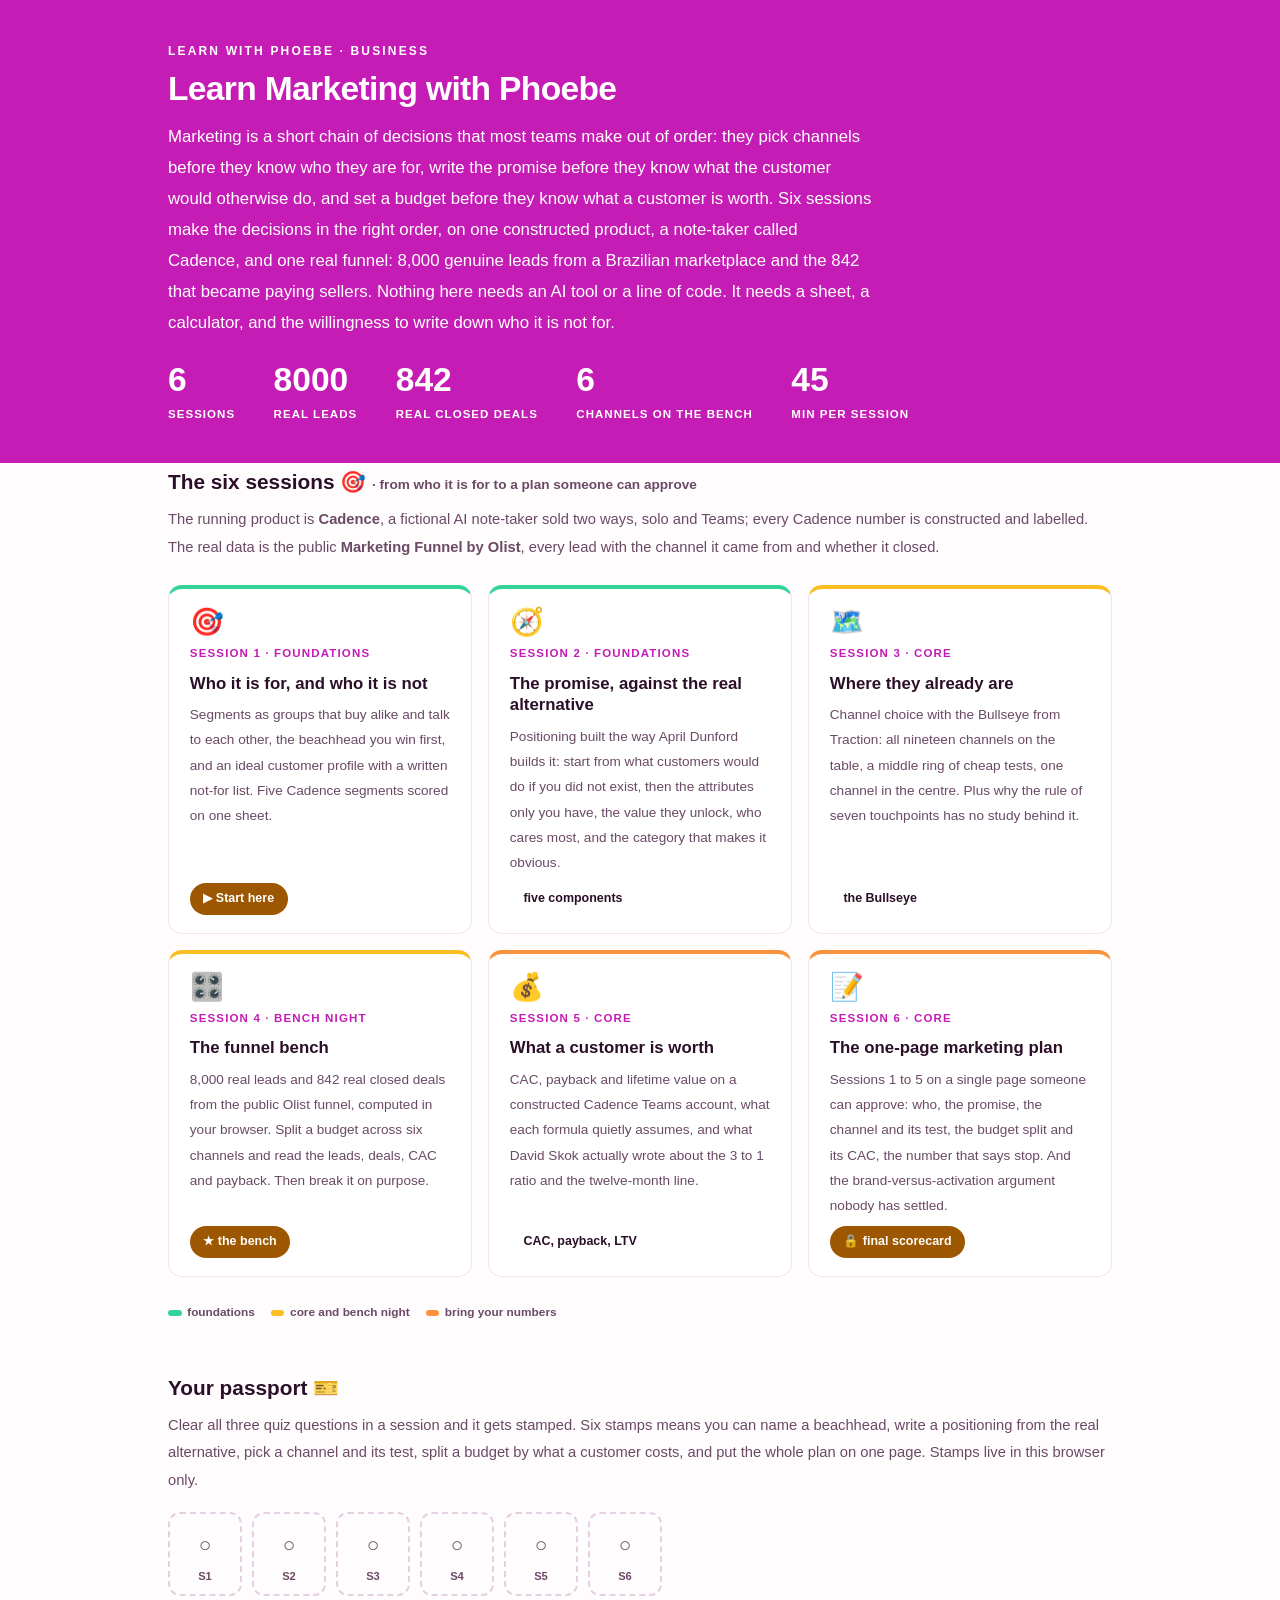
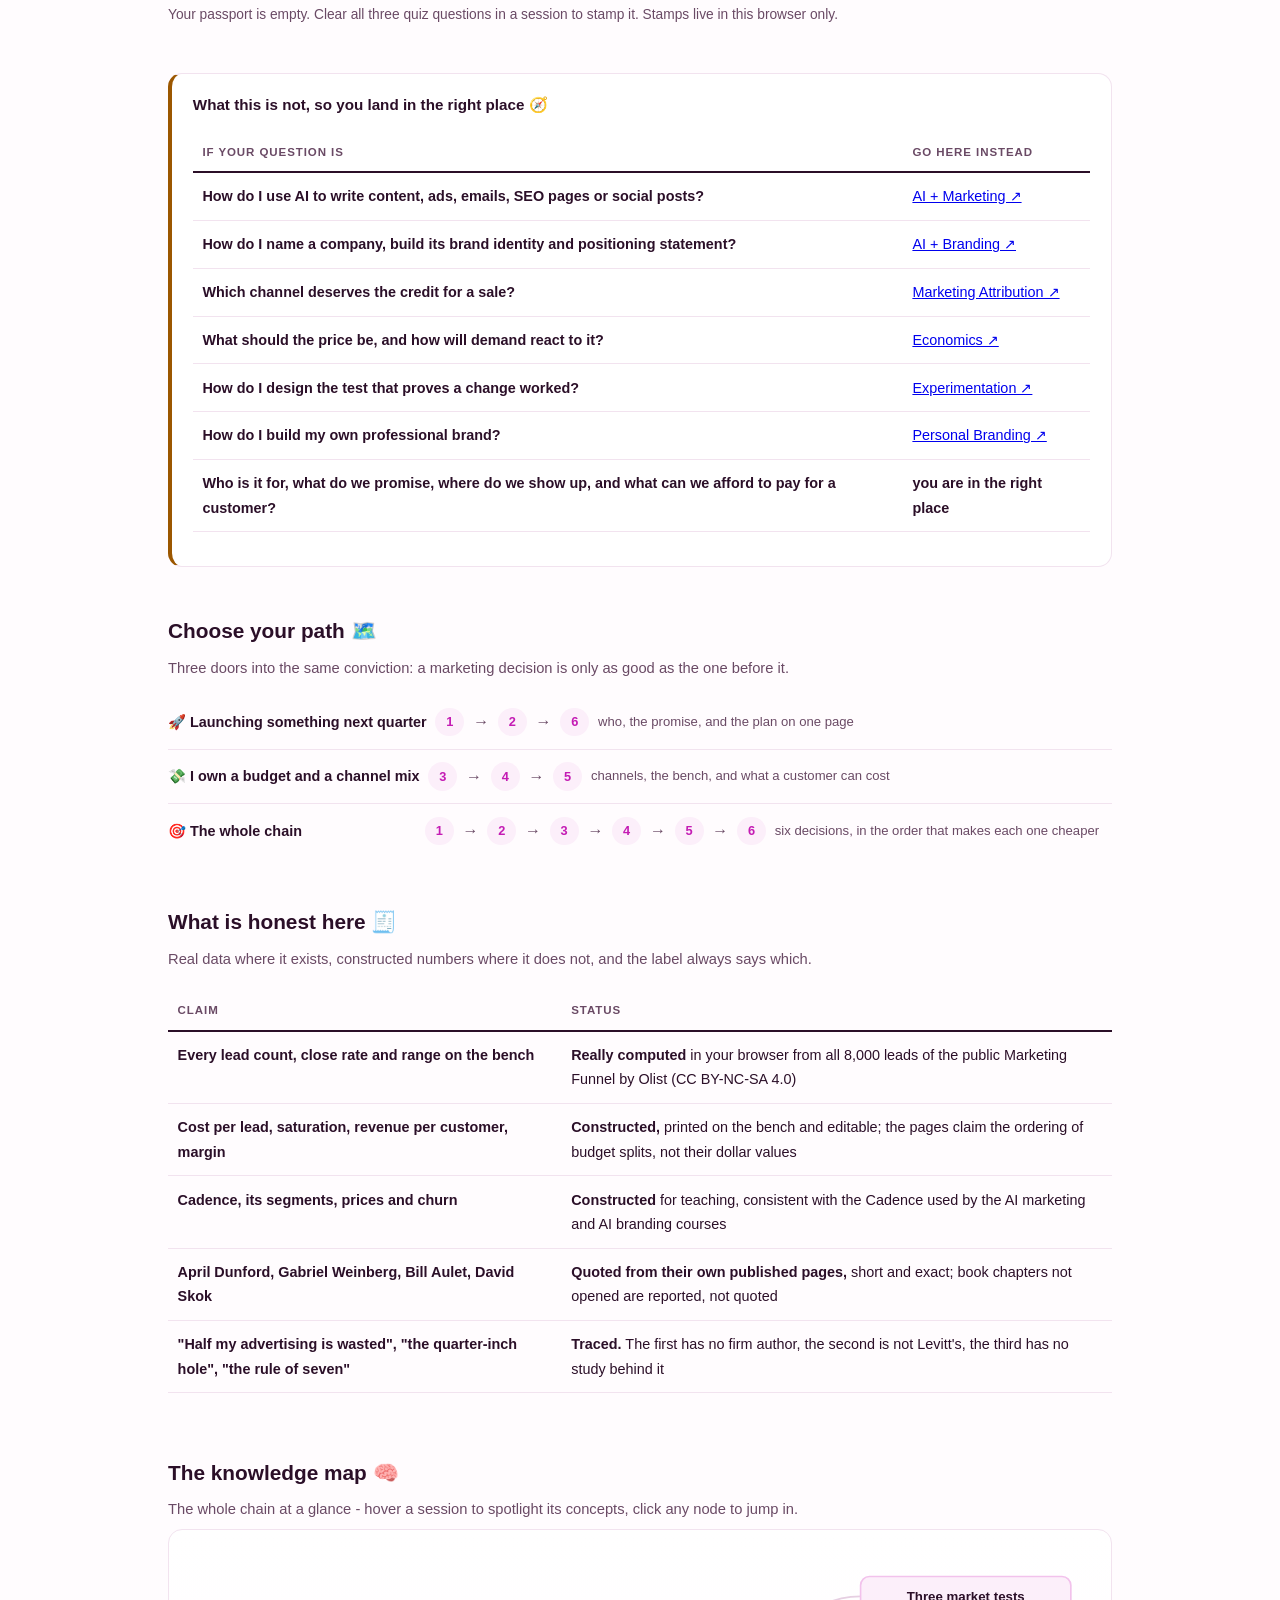
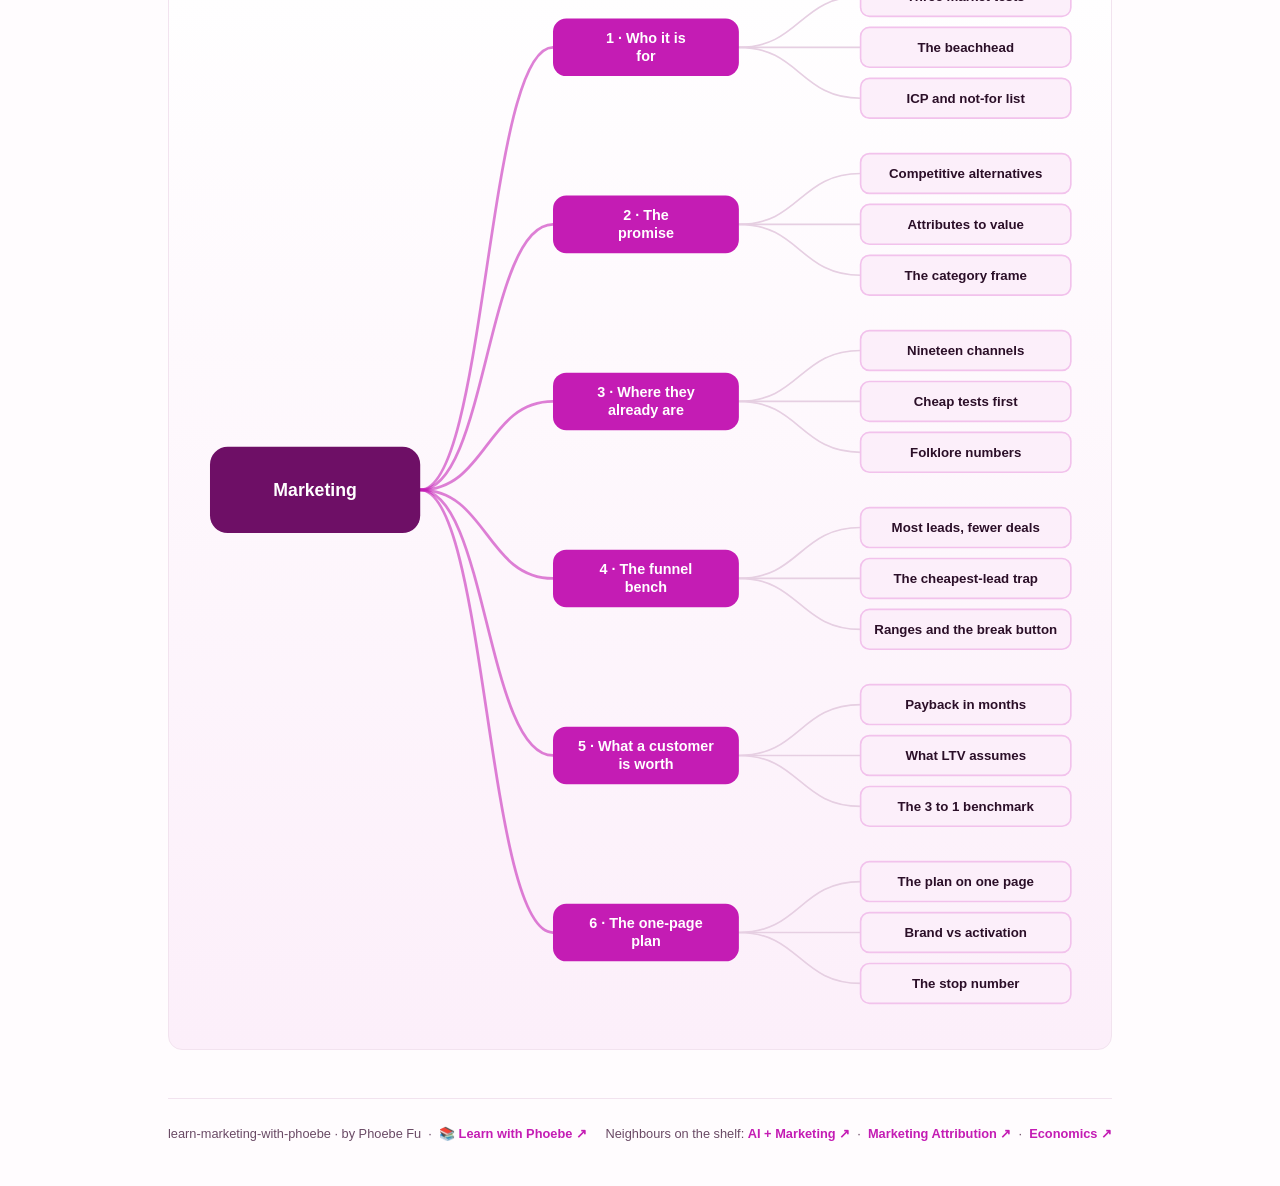
==== index.html @ 66e4e5a3 "Marketing - six sessions and a real funnel bench Fundamentals and decisions on the fictional Cadence" ====
<!DOCTYPE html>
<html lang="en">
<head>
<meta charset="UTF-8">
<meta name="viewport" content="width=device-width, initial-scale=1.0">
<!-- social:start -->
<meta name="description" content="Six sessions on marketing fundamentals as decisions: who the product is for, the promise against the real alternative, the channel where customers already are, a budget bench on 8,000 real leads, what a customer is worth, and the plan on one page. Free, by Phoebe Fu.">
<meta property="og:type" content="website">
<meta property="og:site_name" content="Learn with Phoebe">
<meta property="og:title" content="Learn Marketing with Phoebe">
<meta property="og:description" content="Who it is for, what you promise, where they already are, what they cost and what they are worth. Six decisions, one real funnel of 8,000 leads.">
<meta property="og:url" content="https://phoebefu6.github.io/learn-marketing-with-phoebe/">
<meta property="og:image" content="https://phoebefu6.github.io/learn-marketing-with-phoebe/assets/og-cover.png">
<meta property="og:image:width" content="1200">
<meta property="og:image:height" content="630">
<meta name="twitter:card" content="summary_large_image">
<meta name="twitter:title" content="Learn Marketing with Phoebe">
<meta name="twitter:description" content="Marketing fundamentals as six decisions, with a budget bench on 8,000 real leads computed in your browser.">
<meta name="twitter:image" content="https://phoebefu6.github.io/learn-marketing-with-phoebe/assets/og-cover.png">
<!-- social:end -->
<title>Learn Marketing with Phoebe</title>
<link rel="stylesheet" href="assets/style.css?v=3">
<style>

  .stats-row { display: flex; gap: 2.4rem; margin-top: 1.5rem; flex-wrap: wrap; }
  .stat b { display: block; font-size: 2.1rem; font-weight: 800; line-height: 1.05; font-variant-numeric: tabular-nums; }
  .stat span { font-size: .72rem; opacity: 1; text-transform: uppercase; letter-spacing: .09em; font-weight: 600; }

  .course-grid { display: grid; grid-template-columns: repeat(auto-fit, minmax(17rem, 1fr)); gap: 1rem; margin-top: 1.5rem; }
  .course-card {
    border: 1px solid var(--hairline);
    border-top: 4px solid var(--diff, var(--indigo));
    border-radius: var(--radius);
    padding: 1.2rem 1.3rem 1.1rem;
    display: flex;
    flex-direction: column;
    gap: .5rem;
    text-decoration: none;
    color: var(--ink);
    background: #fff;
    transition: box-shadow .15s ease, border-color .15s ease, transform .15s ease;
    position: relative;
  }
  .course-card:hover { border-color: var(--indigo-soft); border-top-color: var(--diff, var(--indigo)); box-shadow: 0 8px 28px rgba(var(--shadow-rgb),.16); transform: translateY(-3px); }
  .course-card .cicon { font-size: 1.7rem; line-height: 1; }
  .course-card .cnum { font-size: .72rem; font-weight: 700; color: var(--indigo); text-transform: uppercase; letter-spacing: .1em; }
  .course-card h3 { font-size: 1.05rem; font-weight: 800; line-height: 1.3; }
  .course-card p { font-size: .85rem; color: var(--muted); flex: 1; }
  .course-card .meta { display: flex; gap: .4rem; flex-wrap: wrap; }

  .diff-legend { display: flex; gap: 1rem; margin-top: 1.6rem; font-size: .74rem; color: var(--muted); font-weight: 600; flex-wrap: wrap; }
  .diff-legend i { display: inline-block; width: .85rem; height: .35rem; border-radius: 999px; margin-right: .35rem; vertical-align: middle; }

  .paths { margin-top: 2.6rem; }
  .paths h2 { font-size: 1.3rem; font-weight: 800; margin-bottom: .3rem; }
  .paths .plede { color: var(--muted); font-size: .92rem; margin-bottom: .8rem; }
  .path { display: flex; gap: .55rem; align-items: center; padding: .75rem 0; border-bottom: .5px solid var(--hairline); flex-wrap: wrap; }
  .path:last-child { border-bottom: none; }
  .path b { min-width: 15.5rem; font-size: .9rem; }
  .path .pstep { background: var(--indigo-50); color: var(--indigo); border-radius: 999px; padding: .16rem .68rem; font-weight: 700; font-size: .8rem; text-decoration: none; transition: all .12s ease; }
  .path .pstep:hover { background: var(--indigo); color: #fff; }
  .path .parr { color: var(--muted); font-weight: 700; }

  .mm-section { margin-top: 1.6rem; }
  .mm-section h2 { font-size: 1.3rem; font-weight: 800; margin-bottom: .2rem; }
  .mm-section .mm-lede { color: var(--muted); font-size: .92rem; margin-bottom: .4rem; }
  .mm-wrap { border: 1px solid var(--hairline); border-radius: var(--radius); background: linear-gradient(180deg,#fff,var(--indigo-50)); padding: .6rem; overflow-x: auto; }
  .mm-svg { width: 100%; height: auto; display: block; max-width: 60rem; margin: 0 auto; min-width: 34rem; }
  .mm-link { cursor: pointer; text-decoration: none; }
  .mm-node rect { transition: opacity .15s ease, filter .15s ease; }
  .mm-node text { pointer-events: none; }
  .mm-link:hover .mm-node rect { filter: brightness(1.06); }
  .mm-edge { transition: opacity .15s ease; }

  .not-this { border: 1px solid var(--hairline); border-left: 4px solid var(--clay); border-radius: var(--radius); background: #fff; padding: 1.1rem 1.3rem; margin-top: 1.2rem; }
  .not-this h3 { font-size: .95rem; font-weight: 800; margin-bottom: .5rem; }
</style>
</head>
<body>
<header class="masthead">
  <div class="wrap">
    <div class="eyebrow">Learn with Phoebe · Business</div>
    <h1>Learn <span class="accent">Marketing</span> with Phoebe</h1>
    <p class="sub">Marketing is a short chain of decisions that most teams make out of order: they pick channels before they know who they are for, write the promise before they know what the customer would otherwise do, and set a budget before they know what a customer is worth. Six sessions make the decisions in the right order, on one constructed product, a note-taker called Cadence, and one real funnel: 8,000 genuine leads from a Brazilian marketplace and the 842 that became paying sellers. Nothing here needs an AI tool or a line of code. It needs a sheet, a calculator, and the willingness to write down who it is not for.</p>
    <div class="stats-row">
      <div class="stat"><b data-count="6">6</b><span>sessions</span></div>
      <div class="stat"><b data-count="8000">8,000</b><span>real leads</span></div>
      <div class="stat"><b data-count="842">842</b><span>real closed deals</span></div>
      <div class="stat"><b data-count="6">6</b><span>channels on the bench</span></div>
      <div class="stat"><b data-count="45">45</b><span>min per session</span></div>
    </div>
  </div>
</header>
<main class="wrap">
  <section class="section">
    <div class="paths" style="margin-top:0">
      <h2>The six sessions 🎯 <span style="font-size:.85rem;font-weight:600;color:var(--muted)">· from who it is for to a plan someone can approve</span></h2>
      <p class="plede">The running product is <strong>Cadence</strong>, a fictional AI note-taker sold two ways, solo and Teams; every Cadence number is constructed and labelled. The real data is the public <strong>Marketing Funnel by Olist</strong>, every lead with the channel it came from and whether it closed.</p>
    </div>
    <div class="course-grid">
      <a class="course-card" href="courses/01-who-it-is-for.html" style="--diff:#34D399">
        <span class="cicon">🎯</span>
        <span class="cnum">Session 1 · foundations</span>
        <h3>Who it is for, and who it is not</h3>
        <p>Segments as groups that buy alike and talk to each other, the beachhead you win first, and an ideal customer profile with a written not-for list. Five Cadence segments scored on one sheet.</p>
        <span class="meta"><span class="pill amber">▶ Start here</span></span>
      </a>
      <a class="course-card" href="courses/02-the-promise.html" style="--diff:#34D399">
        <span class="cicon">🧭</span>
        <span class="cnum">Session 2 · foundations</span>
        <h3>The promise, against the real alternative</h3>
        <p>Positioning built the way April Dunford builds it: start from what customers would do if you did not exist, then the attributes only you have, the value they unlock, who cares most, and the category that makes it obvious.</p>
        <span class="meta"><span class="pill">five components</span></span>
      </a>
      <a class="course-card" href="courses/03-where-they-already-are.html" style="--diff:#FBBF24">
        <span class="cicon">🗺️</span>
        <span class="cnum">Session 3 · core</span>
        <h3>Where they already are</h3>
        <p>Channel choice with the Bullseye from Traction: all nineteen channels on the table, a middle ring of cheap tests, one channel in the centre. Plus why the rule of seven touchpoints has no study behind it.</p>
        <span class="meta"><span class="pill">the Bullseye</span></span>
      </a>
      <a class="course-card" href="courses/04-the-funnel-bench.html" style="--diff:#FBBF24">
        <span class="cicon">🎛️</span>
        <span class="cnum">Session 4 · bench night</span>
        <h3>The funnel bench</h3>
        <p>8,000 real leads and 842 real closed deals from the public Olist funnel, computed in your browser. Split a budget across six channels and read the leads, deals, CAC and payback. Then break it on purpose.</p>
        <span class="meta"><span class="pill amber">★ the bench</span></span>
      </a>
      <a class="course-card" href="courses/05-what-a-customer-is-worth.html" style="--diff:#FB923C">
        <span class="cicon">💰</span>
        <span class="cnum">Session 5 · core</span>
        <h3>What a customer is worth</h3>
        <p>CAC, payback and lifetime value on a constructed Cadence Teams account, what each formula quietly assumes, and what David Skok actually wrote about the 3 to 1 ratio and the twelve-month line.</p>
        <span class="meta"><span class="pill">CAC, payback, LTV</span></span>
      </a>
      <a class="course-card" href="courses/06-the-one-page-plan.html" style="--diff:#FB923C">
        <span class="cicon">📝</span>
        <span class="cnum">Session 6 · core</span>
        <h3>The one-page marketing plan</h3>
        <p>Sessions 1 to 5 on a single page someone can approve: who, the promise, the channel and its test, the budget split and its CAC, the number that says stop. And the brand-versus-activation argument nobody has settled.</p>
        <span class="meta"><span class="pill amber">🔒 final scorecard</span></span>
      </a>
    </div>
    <div class="diff-legend">
      <span><i style="background:#34D399"></i>foundations</span>
      <span><i style="background:#FBBF24"></i>core and bench night</span>
      <span><i style="background:#FB923C"></i>bring your numbers</span>
    </div>
  </section>
  <section class="section">
    <div class="paths" style="margin-top:0">
      <h2>Your passport 🎫</h2>
      <p class="plede">Clear all three quiz questions in a session and it gets stamped. Six stamps means you can name a beachhead, write a positioning from the real alternative, pick a channel and its test, split a budget by what a customer costs, and put the whole plan on one page. Stamps live in this browser only.</p>
    </div>
    <div class="pp-strip"></div>
  </section>
  <section class="section">
    <div class="not-this">
      <h3>What this is not, so you land in the right place 🧭</h3>
      <table class="clean">
        <tr><th>If your question is</th><th>Go here instead</th></tr>
        <tr><td>How do I use AI to write content, ads, emails, SEO pages or social posts?</td><td><a href="https://phoebefu6.github.io/learn-ai-marketing-with-phoebe/">AI + Marketing ↗</a></td></tr>
        <tr><td>How do I name a company, build its brand identity and positioning statement?</td><td><a href="https://phoebefu6.github.io/learn-ai-branding-with-phoebe/">AI + Branding ↗</a></td></tr>
        <tr><td>Which channel deserves the credit for a sale?</td><td><a href="https://phoebefu6.github.io/learn-marketing-attribution-with-phoebe/">Marketing Attribution ↗</a></td></tr>
        <tr><td>What should the price be, and how will demand react to it?</td><td><a href="https://phoebefu6.github.io/learn-economics-with-phoebe/">Economics ↗</a></td></tr>
        <tr><td>How do I design the test that proves a change worked?</td><td><a href="https://phoebefu6.github.io/learn-experimentation-with-phoebe/">Experimentation ↗</a></td></tr>
        <tr><td>How do I build my own professional brand?</td><td><a href="https://phoebefu6.github.io/learn-personal-branding-with-phoebe/">Personal Branding ↗</a></td></tr>
        <tr><td><strong>Who is it for, what do we promise, where do we show up, and what can we afford to pay for a customer?</strong></td><td><strong>you are in the right place</strong></td></tr>
      </table>
    </div>
  </section>
  <section class="section">
    <div class="paths">
      <h2>Choose your path 🗺️</h2>
      <p class="plede">Three doors into the same conviction: a marketing decision is only as good as the one before it.</p>
      <div class="path"><b>🚀 Launching something next quarter</b>
        <a class="pstep" href="courses/01-who-it-is-for.html">1</a><span class="parr">→</span>
        <a class="pstep" href="courses/02-the-promise.html">2</a><span class="parr">→</span>
        <a class="pstep" href="courses/06-the-one-page-plan.html">6</a>
        <span style="font-size:.82rem;color:var(--muted)">who, the promise, and the plan on one page</span>
      </div>
      <div class="path"><b>💸 I own a budget and a channel mix</b>
        <a class="pstep" href="courses/03-where-they-already-are.html">3</a><span class="parr">→</span>
        <a class="pstep" href="courses/04-the-funnel-bench.html">4</a><span class="parr">→</span>
        <a class="pstep" href="courses/05-what-a-customer-is-worth.html">5</a>
        <span style="font-size:.82rem;color:var(--muted)">channels, the bench, and what a customer can cost</span>
      </div>
      <div class="path"><b>🎯 The whole chain</b>
        <a class="pstep" href="courses/01-who-it-is-for.html">1</a><span class="parr">→</span>
        <a class="pstep" href="courses/02-the-promise.html">2</a><span class="parr">→</span>
        <a class="pstep" href="courses/03-where-they-already-are.html">3</a><span class="parr">→</span>
        <a class="pstep" href="courses/04-the-funnel-bench.html">4</a><span class="parr">→</span>
        <a class="pstep" href="courses/05-what-a-customer-is-worth.html">5</a><span class="parr">→</span>
        <a class="pstep" href="courses/06-the-one-page-plan.html">6</a>
        <span style="font-size:.82rem;color:var(--muted)">six decisions, in the order that makes each one cheaper</span>
      </div>
    </div>
  </section>
  <section class="section">
    <div class="paths" style="margin-top:0">
      <h2>What is honest here 🧾</h2>
      <p class="plede">Real data where it exists, constructed numbers where it does not, and the label always says which.</p>
    </div>
    <table class="clean">
      <tr><th>Claim</th><th>Status</th></tr>
      <tr><td>Every lead count, close rate and range on the bench</td><td><strong>Really computed</strong> in your browser from all 8,000 leads of the public Marketing Funnel by Olist (CC BY-NC-SA 4.0)</td></tr>
      <tr><td>Cost per lead, saturation, revenue per customer, margin</td><td><strong>Constructed,</strong> printed on the bench and editable; the pages claim the ordering of budget splits, not their dollar values</td></tr>
      <tr><td>Cadence, its segments, prices and churn</td><td><strong>Constructed</strong> for teaching, consistent with the Cadence used by the AI marketing and AI branding courses</td></tr>
      <tr><td>April Dunford, Gabriel Weinberg, Bill Aulet, David Skok</td><td><strong>Quoted from their own published pages,</strong> short and exact; book chapters not opened are reported, not quoted</td></tr>
      <tr><td>"Half my advertising is wasted", "the quarter-inch hole", "the rule of seven"</td><td><strong>Traced.</strong> The first has no firm author, the second is not Levitt's, the third has no study behind it</td></tr>
    </table>
  </section>
  <section class="section mm-section">
    <h2>The knowledge map 🧠</h2>
    <p class="mm-lede">The whole chain at a glance - hover a session to spotlight its concepts, click any node to jump in.</p>
    <div class="mm-wrap"><div id="mindmap"></div></div>
  </section>
  <footer class="pagefoot">
    <span>learn-marketing-with-phoebe · by Phoebe Fu &nbsp;·&nbsp; 📚 <a href="https://phoebefu6.github.io/learn-with-phoebe/">Learn with Phoebe ↗</a></span>
    <span>Neighbours on the shelf: <a href="https://phoebefu6.github.io/learn-ai-marketing-with-phoebe/">AI + Marketing ↗</a> &nbsp;·&nbsp; <a href="https://phoebefu6.github.io/learn-marketing-attribution-with-phoebe/">Marketing Attribution ↗</a> &nbsp;·&nbsp; <a href="https://phoebefu6.github.io/learn-economics-with-phoebe/">Economics ↗</a></span>
  </footer>
</main>
<script>
window.MINDMAP_DATA = {
  "title": "Marketing",
  "centerColor": "#6E0F66",
  "sessions": [
    {
      "label": "Who it is\nfor",
      "href": "courses/01-who-it-is-for.html",
      "color": "#34D399",
      "concepts": [
        {
          "label": "Three market tests",
          "href": "courses/01-who-it-is-for.html"
        },
        {
          "label": "The beachhead",
          "href": "courses/01-who-it-is-for.html"
        },
        {
          "label": "ICP and not-for list",
          "href": "courses/01-who-it-is-for.html"
        }
      ]
    },
    {
      "label": "The\npromise",
      "href": "courses/02-the-promise.html",
      "color": "#34D399",
      "concepts": [
        {
          "label": "Competitive alternatives",
          "href": "courses/02-the-promise.html"
        },
        {
          "label": "Attributes to value",
          "href": "courses/02-the-promise.html"
        },
        {
          "label": "The category frame",
          "href": "courses/02-the-promise.html"
        }
      ]
    },
    {
      "label": "Where they\nalready are",
      "href": "courses/03-where-they-already-are.html",
      "color": "#FBBF24",
      "concepts": [
        {
          "label": "Nineteen channels",
          "href": "courses/03-where-they-already-are.html"
        },
        {
          "label": "Cheap tests first",
          "href": "courses/03-where-they-already-are.html"
        },
        {
          "label": "Folklore numbers",
          "href": "courses/03-where-they-already-are.html"
        }
      ]
    },
    {
      "label": "The funnel\nbench",
      "href": "courses/04-the-funnel-bench.html",
      "color": "#FBBF24",
      "concepts": [
        {
          "label": "Most leads, fewer deals",
          "href": "courses/04-the-funnel-bench.html"
        },
        {
          "label": "The cheapest-lead trap",
          "href": "courses/04-the-funnel-bench.html"
        },
        {
          "label": "Ranges and the break button",
          "href": "courses/04-the-funnel-bench.html"
        }
      ]
    },
    {
      "label": "What a customer\nis worth",
      "href": "courses/05-what-a-customer-is-worth.html",
      "color": "#FB923C",
      "concepts": [
        {
          "label": "Payback in months",
          "href": "courses/05-what-a-customer-is-worth.html"
        },
        {
          "label": "What LTV assumes",
          "href": "courses/05-what-a-customer-is-worth.html"
        },
        {
          "label": "The 3 to 1 benchmark",
          "href": "courses/05-what-a-customer-is-worth.html"
        }
      ]
    },
    {
      "label": "The one-page\nplan",
      "href": "courses/06-the-one-page-plan.html",
      "color": "#FB923C",
      "concepts": [
        {
          "label": "The plan on one page",
          "href": "courses/06-the-one-page-plan.html"
        },
        {
          "label": "Brand vs activation",
          "href": "courses/06-the-one-page-plan.html"
        },
        {
          "label": "The stop number",
          "href": "courses/06-the-one-page-plan.html"
        }
      ]
    }
  ]
};
</script>
<script src="assets/mindmap.js?v=2"></script>
<script src="assets/app.js?v=2"></script>
</body>
</html>
---- assets/style.css ----
/* learn-marketing-with-phoebe - editorial bold design system
   Accent: megaphone magenta #C41CB4 · Deep plum #6E0F66 · Warm contrast: ochre #9C5700
   (CSS var names still read --indigo/--amber; they hold magenta and ochre.)
   Lightbox scrim is a LIGHT wash (light surfaces only). */

:root {
  --indigo: #C41CB4;
  --indigo-deep: #6E0F66;
  --indigo-mid: #A3179A;
  --indigo-soft: #F2C2EC;
  --indigo-50: #FCEFFA;
  --ink: #2B0F28;
  --muted: #6A4A65;
  --faint: #E6CFE2;
  --hairline: #F2E3EF;
  --clay: #9C5700;
  --clay-ink: #6A3B00;
  --amber: #9C5700;
  --amber-ink: #6A3B00;
  --amber-50: #FDF2DE;
  --paper: #FFFCFE;
  --code-bg: #2B0F28;
  --code-ink: #F7E9F4;
  --scrim-rgb: 252,240,250;
  --shadow-rgb: 196,28,180;
  --radius: 14px;
}

* { margin: 0; padding: 0; box-sizing: border-box; }

html { font-size: 16px; scroll-behavior: smooth; }
html.zoom-125 { font-size: 20px; }
html.zoom-150 { font-size: 24px; }

body {
  font-family: "Inter", -apple-system, BlinkMacSystemFont, "Segoe UI", Roboto, sans-serif;
  background: var(--paper);
  color: var(--ink);
  line-height: 1.85;
  font-feature-settings: "tnum";
}

.wrap { max-width: 62rem; margin: 0 auto; padding: 0 1.5rem; }

/* ---------- header band ---------- */
.masthead {
  background: var(--indigo);
  color: #fff;
  padding: 2.5rem 0 2.25rem;
}
.masthead .eyebrow {
  font-size: .75rem;
  letter-spacing: .18em;
  text-transform: uppercase;
  opacity: 1;
  font-weight: 600;
}
.masthead h1 {
  font-size: 2.1rem;
  line-height: 1.15;
  font-weight: 800;
  margin: .5rem 0 .75rem;
  letter-spacing: -.02em;
}
.masthead h1 .accent { color: inherit; }
.masthead .sub { font-size: 1.05rem; opacity: 1; max-width: 44rem; }

.chip-row { display: flex; flex-wrap: wrap; gap: .5rem; margin-top: 1.1rem; }
.chip {
  display: inline-flex;
  align-items: center;
  gap: .35rem;
  border-radius: 999px;
  padding: .25rem .8rem;
  font-size: .78rem;
  font-weight: 600;
  white-space: nowrap;
}
.chip.level { background: #fff; color: var(--indigo); }
.chip.audience { background: rgba(255,255,255,.08); color: #fff; border: 1px solid rgba(255,255,255,.35); }
.chip.time { background: var(--ink); color: #fff; font-variant-numeric: tabular-nums; }


/* ---------- agenda band ----------
   Recovered 2026-09-02. These six repos were scaffolded from a stylesheet that had
   lost this block, so .agenda rendered as run-on inline text ~700px tall inside the
   masthead. 87 of 93 repos carry it; these were the exception, and they were also the
   six the estate sweep could not see. See course-builder/references/field-notes.md.

   .a3 does NOT reuse the donor's `color: var(--amber-ink)`: that pair falls below
   4.5:1 against --amber in all six palettes, which is the same failure the sweep
   flags on the wellbeing courses. The literal below is the darkest tone of this
   repo's own amber-ink that clears 4.5:1, so the band stays bright. Recompute it if
   --amber changes. */
.agenda {
  display: flex;
  border-radius: 999px;
  overflow: hidden;
  margin: 1.4rem 0 0;
  font-size: .72rem;
  font-weight: 600;
  text-align: center;
  color: #fff;
}
.agenda span { padding: .45rem .3rem; white-space: nowrap; overflow: hidden; text-overflow: ellipsis; }
.agenda .a1 { background: var(--indigo-deep); }
.agenda .a2 { background: var(--indigo-mid); }
.agenda .a3 { background: var(--amber); color: #FFFFFF; }
.agenda .a4 { background: var(--indigo-soft); color: var(--ink); }

/* ---------- toolbar ---------- */
.toolbar {
  position: sticky;
  top: 0;
  z-index: 40;
  background: rgba(255,255,255,.94);
  backdrop-filter: blur(6px);
  border-bottom: 1px solid var(--hairline);
  padding: .55rem 0;
}
.toolbar .wrap { display: flex; align-items: center; gap: .5rem; flex-wrap: nowrap; }
.toolbar .crumb { font-size: .8rem; color: var(--muted); font-weight: 600; margin-right: auto; min-width: 0; white-space: nowrap; overflow: hidden; text-overflow: ellipsis; }
.toolbar .btn { white-space: nowrap; flex: none; padding: .38rem .8rem; font-size: .78rem; line-height: 1.2; }
.toolbar .crumb a { color: var(--indigo); text-decoration: none; }
.btn {
  border: 1px solid var(--hairline);
  background: #fff;
  color: var(--ink);
  border-radius: 999px;
  padding: .35rem .9rem;
  font-size: .78rem;
  font-weight: 600;
  cursor: pointer;
  font-family: inherit;
  transition: all .15s ease;
}
.btn:hover { border-color: var(--indigo); color: var(--indigo); }
.btn.primary { background: var(--indigo); border-color: var(--indigo); color: #fff; }
.btn.primary:hover { background: var(--indigo-deep); }

/* ---------- sections ---------- */
main { padding: 2.5rem 0 4rem; }

.section { margin-bottom: 2.8rem; }
.section-kicker { margin-bottom: 1rem; }
.section-kicker .klabel {
  display: block;
  font-size: .72rem;
  text-transform: uppercase;
  letter-spacing: .1em;
  color: var(--indigo);
  font-weight: 700;
  margin-bottom: .35rem;
}
.section-kicker h2 {
  font-size: 1.45rem;
  font-weight: 800;
  letter-spacing: -.01em;
  display: flex;
  align-items: center;
  gap: .7rem;
  flex-wrap: wrap;
}
.section-kicker .tag {
  border-radius: 999px;
  padding: .18rem .7rem;
  font-size: .7rem;
  font-weight: 700;
  text-transform: uppercase;
  letter-spacing: .08em;
}
.tag.concept { background: var(--indigo-50); color: var(--indigo); }
.tag.demo { background: var(--amber-50); color: var(--amber-ink); }
.tag.exercise { background: var(--ink); color: #fff; }

.lede { color: var(--muted); max-width: 46rem; margin-bottom: 1.4rem; line-height: 1.8; }

/* live vs self-study markers on cards */
.mode {
  font-size: .64rem;
  font-weight: 700;
  text-transform: uppercase;
  letter-spacing: .07em;
  padding: .14rem .6rem;
  border-radius: 999px;
  flex: none;
}
.mode.live { background: var(--indigo); color: #fff; }
.mode.self { background: #fff; color: var(--muted); border: 1px solid var(--hairline); }

/* ---------- accordions ---------- */
details.card {
  border: 1px solid var(--hairline);
  border-radius: var(--radius);
  margin-bottom: .8rem;
  overflow: hidden;
  background: #fff;
}
details.card[open] { border-color: var(--indigo-soft); box-shadow: 0 8px 28px rgba(var(--shadow-rgb),.08); }
details.card summary {
  list-style: none;
  cursor: pointer;
  padding: 1rem 1.25rem;
  display: flex;
  align-items: center;
  gap: .75rem;
  font-weight: 700;
  font-size: 1.02rem;
  user-select: none;
}
details.card summary::-webkit-details-marker { display: none; }
details.card summary .dot {
  width: .6rem; height: .6rem;
  border-radius: 999px;
  background: var(--indigo);
  flex: none;
}
details.card summary .mini { margin-left: auto; font-size: .72rem; color: var(--muted); font-weight: 600; white-space: nowrap; }
details.card summary .caret { transition: transform .2s ease; color: var(--indigo); font-size: .8rem; }
details.card[open] summary .caret { transform: rotate(90deg); }
details.card .body { padding: 0 1.25rem 1.4rem; border-top: 1px solid var(--hairline); padding-top: 1.15rem; }
details.card .body p { margin-bottom: 1.05rem; max-width: 48rem; }
details.card .body p:last-child { margin-bottom: 0; }
details.card .body ul, details.card .body ol { margin: 0 0 1.1rem 1.2rem; max-width: 47rem; }
details.card .body li { margin-bottom: .65rem; }
details.card .body h4 { font-size: .95rem; font-weight: 700; margin: 1.1rem 0 .45rem; }
details.card .body h4:first-child { margin-top: 0; }

/* ---------- pills & legends ---------- */
.legend { display: flex; flex-wrap: wrap; gap: .5rem; margin: 0 0 1.2rem; }
.pill {
  display: inline-flex;
  align-items: center;
  gap: .4rem;
  border-radius: 999px;
  padding: .28rem .85rem;
  font-size: .78rem;
  font-weight: 600;
}
.pill.solid { background: var(--indigo); color: #fff; }
.pill.light { background: var(--indigo-50); color: var(--indigo); }
.pill.inkpill { background: var(--ink); color: #fff; }
.pill.amber, .pill.peach { background: var(--amber); color: #fff; }
.pill.bare { color: var(--faint); }

/* ---------- 4D grid ---------- */
.grid-2 { display: grid; grid-template-columns: repeat(auto-fit, minmax(15rem, 1fr)); gap: .8rem; margin: .5rem 0 1rem; }
.d-card {
  border: 1px solid var(--hairline);
  border-left: 4px solid var(--indigo);
  border-radius: 10px;
  padding: 1rem 1.1rem;
}
.d-card h4 { font-size: .95rem; margin-bottom: .3rem; }
.d-card h4 .lead-letter { color: var(--indigo); }
.d-card p { font-size: .86rem; color: var(--muted); margin: 0; }

/* ---------- tables ---------- */
table.clean { width: 100%; border-collapse: collapse; font-size: .9rem; margin: .4rem 0 1rem; }
table.clean th {
  text-align: left;
  font-size: .72rem;
  text-transform: uppercase;
  letter-spacing: .08em;
  color: var(--muted);
  padding: .5rem .6rem;
  border-bottom: 2px solid var(--ink);
}
table.clean td { padding: .7rem .6rem; border-bottom: .5px solid var(--hairline); vertical-align: top; line-height: 1.7; }
table.clean td:first-child { font-weight: 600; }

/* ---------- prompt boxes ---------- */
.prompt-box {
  position: relative;
  background: var(--code-bg);
  color: var(--code-ink);
  border-radius: var(--radius);
  padding: 1.1rem 1.2rem;
  margin: 1rem 0 1.2rem;
  font-family: "SF Mono", ui-monospace, Menlo, Consolas, monospace;
  font-size: .84rem;
  line-height: 1.65;
  white-space: pre-wrap;
  word-break: break-word;
}
.prompt-box .label {
  position: absolute;
  top: -0.7rem;
  left: 1rem;
  background: var(--indigo);
  color: #fff;
  font-family: "Inter", -apple-system, sans-serif;
  font-size: .68rem;
  font-weight: 700;
  letter-spacing: .06em;
  text-transform: uppercase;
  border-radius: 999px;
  padding: .15rem .7rem;
}
.prompt-box.bad .label { background: var(--faint); color: var(--ink); }
.prompt-box.good .label { background: var(--amber); color: #fff; }
.copy-btn {
  position: absolute;
  top: .7rem;
  right: .7rem;
  background: rgba(255,255,255,.1);
  border: 1px solid rgba(255,255,255,.25);
  color: #fff;
  border-radius: 999px;
  padding: .25rem .8rem;
  font-size: .72rem;
  font-weight: 600;
  cursor: pointer;
  font-family: "Inter", -apple-system, sans-serif;
  transition: background .15s ease;
}
.copy-btn:hover { background: rgba(255,255,255,.22); }
.copy-btn.copied { background: var(--amber); border-color: var(--amber); color: #fff; }

/* ---------- demo steps ---------- */
.steps { counter-reset: step; margin: .6rem 0 1rem; }
.step {
  display: grid;
  grid-template-columns: max-content minmax(0, 1fr);
  column-gap: .9rem;
  row-gap: .2rem;
  padding: .85rem 0;
  border-bottom: .5px solid var(--hairline);
}
.step > * { grid-column: 2; min-width: 0; }
.step > .prompt-box { margin: .8rem 0 .4rem; }
.step:last-child { border-bottom: none; }
.step::before {
  counter-increment: step;
  content: counter(step);
  flex: none;
  width: 1.7rem; height: 1.7rem;
  border-radius: 999px;
  background: var(--indigo-50);
  color: var(--indigo);
  font-weight: 700;
  font-size: .85rem;
  display: inline-flex;
  align-items: center;
  justify-content: center;
  margin-top: .1rem;
}
.step p { margin: 0; }
/* A code box inside a step sits BELOW the step text at full width. Without this the flex row
 * puts it in a half-width column beside the text and wraps code mid-token. */
.step { flex-wrap: wrap; }
.step > p { flex: 1 1 0; min-width: 0; }
.step > .prompt-box { flex: 1 1 100%; margin: .7rem 0 .2rem; word-break: normal; overflow-x: auto; }

/* ---------- callouts ---------- */
.callout {
  border-radius: var(--radius);
  padding: 1rem 1.2rem;
  margin: 1rem 0;
  font-size: .92rem;
}
.callout.tip { background: var(--indigo-50); border-left: 4px solid var(--indigo); }
.callout.win { background: var(--amber-50); border-left: 4px solid var(--amber); }
.callout strong:first-child { display: block; margin-bottom: .2rem; }

.callout.example {
  background: #FFFFFF;
  border: 1px solid var(--hairline);
  border-left: 4px solid var(--amber);
  font-size: .9rem;
}
.callout.example .ex-pill {
  display: inline-block;
  background: var(--amber);
  color: #fff;
  border-radius: 999px;
  padding: .15rem .7rem;
  font-size: .68rem;
  font-weight: 700;
  text-transform: uppercase;
  letter-spacing: .06em;
  margin-bottom: .5rem;
}
.callout.example p { margin: 0 0 .75rem; max-width: 47rem; }
.callout.example p:last-child { margin-bottom: 0; }
.callout.example ul { margin: 0 0 0 1.1rem; max-width: 46rem; }
.callout.example li { margin-bottom: .6rem; }
.callout.example li:last-child { margin-bottom: 0; }

/* ---------- zoomable figures ---------- */
figure.zoomable {
  border: 1px solid var(--hairline);
  border-radius: var(--radius);
  padding: 1.2rem;
  margin: 1rem 0 1.4rem;
  cursor: zoom-in;
  transition: box-shadow .15s ease;
  background: #fff;
}
figure.zoomable:hover { box-shadow: 0 8px 28px rgba(var(--shadow-rgb),.12); }
figure.zoomable svg, figure.zoomable img { width: 100%; height: auto; display: block; }
figure.zoomable figcaption {
  margin-top: .6rem;
  font-size: .76rem;
  color: var(--muted);
  font-weight: 600;
  display: flex;
  align-items: center;
  gap: .4rem;
}

.lightbox {
  position: fixed;
  inset: 0;
  z-index: 100;
  background: rgba(var(--scrim-rgb),.9);
  display: none;
  align-items: center;
  justify-content: center;
  padding: 3vh 3vw;
  cursor: zoom-out;
}
.lightbox.open { display: flex; }
.lightbox .inner {
  background: #fff;
  border-radius: var(--radius);
  padding: 2rem;
  max-width: 94vw;
  max-height: 92vh;
  overflow: auto;
}
.lightbox .inner svg, .lightbox .inner img { width: min(88vw, 70rem); height: auto; }
.lightbox .close-hint {
  position: fixed;
  top: 1rem; right: 1.4rem;
  color: var(--ink);
  font-size: .8rem;
  font-weight: 600;
  opacity: 1;
}

/* ---------- courses covered ---------- */
.covered { border: 1px solid var(--hairline); border-radius: var(--radius); overflow: hidden; }
.covered-row {
  display: flex;
  align-items: baseline;
  gap: .8rem;
  padding: .75rem 1.1rem;
  border-bottom: .5px solid var(--hairline);
  font-size: .9rem;
}
.covered-row:last-child { border-bottom: none; }
.covered-row .status { flex: none; }
.covered-row .name { font-weight: 600; }
.covered-row .note { margin-left: auto; color: var(--muted); font-size: .78rem; text-align: right; }

/* ---------- cheat sheet footer ---------- */
.cheat {
  background: var(--indigo-50);
  border: 1px solid var(--indigo-soft);
  color: var(--ink);
  border-radius: var(--radius);
  padding: 1.6rem 1.6rem 1.3rem;
  margin-top: 3rem;
}
.cheat h3 { font-size: 1.1rem; margin-bottom: 1rem; }
.cheat h3 span { color: var(--indigo); }
.cheat .grid-2 { gap: 1rem; }
.cheat .cheat-item { border-left: 3px solid var(--indigo-mid); padding-left: .8rem; }
.cheat .cheat-item b { display: block; font-size: .85rem; color: var(--indigo-deep); }
.cheat .cheat-item span { font-size: .82rem; opacity: 1; }

footer.pagefoot {
  border-top: 1px solid var(--hairline);
  margin-top: 3rem;
  padding: 1.4rem 0 2.5rem;
  font-size: .8rem;
  color: var(--muted);
  display: flex;
  justify-content: space-between;
  flex-wrap: wrap;
  gap: .8rem;
}
footer.pagefoot a { color: var(--indigo); text-decoration: none; font-weight: 600; }

/* ---------- wayfinding: reading progress + section dots + part numbers ---------- */

#progress-bar {
  position: fixed;
  top: 0; left: 0;
  height: 3px;
  width: 0;
  background: linear-gradient(90deg, var(--indigo), var(--amber));
  z-index: 90;
}

.pagenav {
  position: fixed;
  right: 1.1rem;
  top: 50%;
  transform: translateY(-50%);
  z-index: 50;
  display: flex;
  flex-direction: column;
  gap: .55rem;
}
.pagenav a {
  width: .68rem; height: .68rem;
  border-radius: 999px;
  background: #fff;
  border: 2px solid var(--faint);
  display: block;
  position: relative;
  transition: all .15s ease;
}
.pagenav a:hover { border-color: var(--indigo); transform: scale(1.3); }
.pagenav a.active { background: var(--indigo); border-color: var(--indigo); }
.pagenav a .nlabel {
  position: absolute;
  right: 1.4rem;
  top: 50%;
  transform: translateY(-50%);
  background: var(--ink);
  color: #fff;
  font-size: .7rem;
  font-weight: 600;
  padding: .22rem .65rem;
  border-radius: 6px;
  white-space: nowrap;
  opacity: 0;
  pointer-events: none;
  transition: opacity .15s ease;
}
.pagenav a:hover .nlabel { opacity: 1; }
@media (max-width: 74rem) { .pagenav { display: none; } }

main { counter-reset: partnum -1; }
.section .section-kicker { position: relative; }
.section .section-kicker::before {
  counter-increment: partnum;
  content: counter(partnum, decimal-leading-zero);
  position: absolute;
  right: 0;
  top: -1.2rem;
  font-size: 4.4rem;
  font-weight: 800;
  color: var(--indigo-50);
  line-height: 1;
  font-variant-numeric: tabular-nums;
  pointer-events: none;
  z-index: 0;
}
.section .section-kicker > * { position: relative; z-index: 1; }

details.card summary { transition: background .15s ease; }
details.card summary:hover { background: #FCEFFA; }

/* ---------- journey strip: you are here in the series ---------- */
.journey {
  display: flex;
  align-items: center;
  gap: .45rem;
  margin-top: 1.1rem;
  flex-wrap: wrap;
}
.journey .jlabel { font-size: .7rem; font-weight: 700; text-transform: uppercase; letter-spacing: .09em; opacity: 1; margin-right: .3rem; }
.journey a {
  width: 1.7rem; height: 1.7rem;
  border-radius: 999px;
  display: inline-flex;
  align-items: center;
  justify-content: center;
  font-size: .8rem;
  font-weight: 700;
  text-decoration: none;
  color: #fff;
  border: 1.5px solid rgba(255,255,255,.45);
  transition: all .15s ease;
  font-variant-numeric: tabular-nums;
}
.journey a:hover { border-color: #fff; transform: scale(1.12); }
.journey a.here { background: #fff; color: var(--indigo); border-color: #fff; }
.journey a.dd-chip { width: auto; border-radius: 999px; padding: 0 .7rem; font-size: .72rem; }

/* ---------- check-yourself quiz ---------- */
.quiz-q {
  border: 1px solid var(--hairline);
  border-radius: var(--radius);
  padding: 1.1rem 1.25rem 1rem;
  margin-bottom: .9rem;
  background: #fff;
}
.quiz-q .qtext { font-weight: 700; margin-bottom: .7rem; }
.quiz-q .qopt {
  display: block;
  width: 100%;
  text-align: left;
  background: #fff;
  border: 1px solid var(--hairline);
  border-radius: 10px;
  padding: .6rem .9rem;
  margin-bottom: .5rem;
  font-size: .9rem;
  font-family: inherit;
  color: var(--ink);
  cursor: pointer;
  transition: all .15s ease;
}
.quiz-q .qopt:hover { border-color: var(--indigo); background: var(--indigo-50); }
.quiz-q .qopt.correct { background: var(--indigo); border-color: var(--indigo); color: #fff; font-weight: 600; }
.quiz-q .qopt.correct::after { content: "  ✓"; }
.quiz-q .qopt.wrong { background: #FEF2F2; border-color: #FCA5A5; color: #991B1B; animation: qshake .3s ease; }
.quiz-q .qopt.wrong::after { content: "  ✗ try again"; font-size: .78rem; }
.quiz-q .qopt:disabled { cursor: default; }
.quiz-q .qwhy {
  display: none;
  background: var(--amber-50);
  border-left: 4px solid var(--amber);
  border-radius: 8px;
  padding: .6rem .9rem;
  font-size: .86rem;
  margin-top: .3rem;
}
.quiz-q.answered .qwhy { display: block; }
@keyframes qshake {
  0%, 100% { transform: translateX(0); }
  25% { transform: translateX(-5px); }
  75% { transform: translateX(5px); }
}
.quiz-score { font-weight: 700; color: var(--indigo); margin-top: .4rem; }

@media (prefers-reduced-motion: reduce) {
  .quiz-q .qopt.wrong { animation: none; }
  .journey a:hover { transform: none; }
}

/* ---------- micro-interactions (react-bits inspired, vanilla) ---------- */

/* BlurText: staggered word reveal on the masthead headline */
.masthead h1 .bw {
  display: inline-block;
  opacity: 0;
  filter: blur(8px);
  transform: translateY(.35em);
  animation: bw-in .7s cubic-bezier(.22,.9,.35,1) forwards;
  animation-delay: var(--bw-delay, 0s);
}
@keyframes bw-in {
  to { opacity: 1; filter: blur(0); transform: translateY(0); }
}

/* SpotlightCard: cursor-following highlight on accordion cards */
details.card { position: relative; }
details.card::after {
  content: "";
  position: absolute;
  inset: 0;
  pointer-events: none;
  opacity: 0;
  transition: opacity .3s ease;
  background: radial-gradient(320px circle at var(--mx, 50%) var(--my, 50%), rgba(var(--shadow-rgb),.09), transparent 65%);
}
details.card:hover::after { opacity: 1; }

/* ScrollReveal: sections rise in as they enter the viewport */
.js-reveal .section {
  opacity: 0;
  transform: translateY(16px);
  transition: opacity .6s ease, transform .6s cubic-bezier(.22,.9,.35,1);
}
.js-reveal .section.revealed { opacity: 1; transform: none; }

@media (prefers-reduced-motion: reduce) {
  .masthead h1 .bw { animation: none; opacity: 1; filter: none; transform: none; }
  details.card::after { display: none; }
  .js-reveal .section { opacity: 1; transform: none; transition: none; }
}

@media (max-width: 40rem) {
  .masthead h1 { font-size: 1.6rem; }
  
  .toolbar .crumb { display: none; }
}

@media print {
  .toolbar, .copy-btn { display: none; }
  details.card { border: 1px solid #ccc; }
}

/* ---------- live SQL playground (sql-live.js) ---------- */
.sqlbox {
  border: 1px solid var(--hairline);
  border-radius: var(--radius);
  background: #fff;
  overflow: hidden;
  margin: 1rem 0 1.4rem;
  box-shadow: 0 8px 28px rgba(var(--shadow-rgb),.06);
}
.sql-bar {
  display: flex; align-items: center; gap: .5rem;
  padding: .5rem .8rem;
  background: var(--indigo-deep);
  color: #fff;
}
.sql-dot { width: .6rem; height: .6rem; border-radius: 999px; background: var(--amber); flex: none; }
.sql-title { font-size: .76rem; font-weight: 600; letter-spacing: .02em; opacity: .92; }
.sql-spacer { margin-left: auto; }
.sql-btn {
  border: 1px solid rgba(255,255,255,.28);
  background: rgba(255,255,255,.08);
  color: #fff;
  border-radius: 999px;
  padding: .26rem .8rem;
  font-size: .74rem; font-weight: 700; cursor: pointer;
  font-family: inherit; transition: all .14s ease; white-space: nowrap;
}
.sql-btn:hover { background: rgba(255,255,255,.2); }
.sql-btn.sql-run { background: var(--amber); color: #fff; border-color: var(--amber); }
.sql-btn.sql-run:hover { filter: brightness(1.05); }
.sql-label {
  display: block;
  font-size: .64rem; text-transform: uppercase; letter-spacing: .09em;
  font-weight: 700; color: var(--muted);
  padding: .6rem .9rem .2rem;
}
.sql-code-wrap { border-bottom: 1px solid var(--hairline); }
.sql-code {
  width: 100%;
  border: none; outline: none; resize: vertical;
  padding: .35rem .9rem .9rem;
  font-family: "SF Mono", "JetBrains Mono", Menlo, Consolas, monospace;
  font-size: .86rem; line-height: 1.6;
  color: var(--ink); background: #fff;
  tab-size: 2;
}
.sql-out { padding: .2rem .9rem 1rem; overflow-x: auto; }
.sql-tablewrap { overflow-x: auto; }
table.sql-table { width: 100%; border-collapse: collapse; font-size: .84rem; margin: .3rem 0 .1rem; }
table.sql-table th {
  text-align: left; text-transform: uppercase; letter-spacing: .05em;
  font-size: .68rem; color: var(--indigo); font-weight: 800;
  padding: .35rem .6rem; border-bottom: 2px solid var(--indigo-50); white-space: nowrap;
}
table.sql-table td {
  padding: .32rem .6rem; border-bottom: .5px solid var(--hairline);
  font-variant-numeric: tabular-nums; white-space: nowrap;
}
table.sql-table tr:last-child td { border-bottom: none; }
.sql-null { color: var(--faint); font-style: italic; font-size: .78rem; }
.sql-note { font-size: .74rem; color: var(--muted); margin: .5rem 0 0; font-weight: 600; }
.sql-hint { font-weight: 500; font-style: italic; }
.sql-err {
  font-size: .82rem; color: #991B1B; background: #FEF2F2;
  border: 1px solid #FCA5A5; border-radius: 8px;
  padding: .55rem .75rem; margin: .4rem 0 0;
  font-family: "SF Mono", Menlo, monospace;
}
.sql-cap { font-size: .78rem; color: var(--muted); padding: 0 .9rem .8rem; }
.sqlbox.sql-had-err .sql-bar { background: #7f1d1d; }


@keyframes wkIn { from { opacity: 0; transform: translateY(6px); } to { opacity: 1; transform: none; } }


@media (max-width: 640px) {  }


@media (max-width: 640px) {
  
  
}

/* === LWP-PATCH v2 === */
/* palette-agnostic aliases: 75 repos use --indigo/--amber, 1 uses --pine/--clay */
:root {
  --pv-accent: var(--indigo, var(--pine, #334155));
  --pv-flag: var(--amber, var(--clay, #C41CB4));
  --pv-flag-50: var(--amber-50, var(--clay-50, #FDF2DE));
}

/* ============================================================
   v2 - readable on a phone + reading modes
   Layout only. No palette tokens are changed.
   ============================================================ */

/* --- skip link --- */
.skip-link {
  position: absolute; left: -9999px; top: 0; z-index: 200;
  background: var(--pv-accent); color: #fff;
  padding: .7rem 1.1rem; border-radius: 0 0 var(--radius) 0;
  font-weight: 700; font-size: .85rem; text-decoration: none;
}
.skip-link:focus { left: 0; }

/* --- visible keyboard focus everywhere --- */
:focus-visible {
  outline: 3px solid var(--pv-flag);
  outline-offset: 2px;
  border-radius: 4px;
}

/* --- diagrams: hold authored width, scroll instead of shrinking --- */
.figscroll { overflow-x: auto; -webkit-overflow-scrolling: touch; overscroll-behavior-x: contain; }
.figscroll::-webkit-scrollbar { height: 6px; }
.figscroll::-webkit-scrollbar-thumb { background: var(--faint); border-radius: 3px; }

/* --- tables: scroll container + sticky row label --- */
.tablescroll { overflow-x: auto; -webkit-overflow-scrolling: touch; border-radius: var(--radius); }

/* --- section contents counter --- */
.sec-meta {
  display: block; margin-top: .3rem;
  font-size: .72rem; font-weight: 700; letter-spacing: .06em;
  text-transform: uppercase; color: var(--muted);
  font-variant-numeric: tabular-nums;
}

/* --- study-mode switch --- */
.btn.mode-on { background: var(--pv-flag); border-color: var(--pv-flag); color: #fff; }

/* --- deep-linked card gets a moment of emphasis --- */
details.card.linked { border-color: var(--pv-flag); box-shadow: 0 0 0 3px var(--pv-flag-50); }

@media (max-width: 820px) {
  /* labels keep the size they were drawn at; the figure scrolls */
  figure.zoomable svg { min-width: 820px; }
  .figscroll .mm-svg, .mindmap svg { min-width: 840px; }

  table.clean { min-width: 620px; }
  table.clean th:first-child,
  table.clean td:first-child {
    position: sticky; left: 0; background: #fff;
    box-shadow: 1px 0 0 var(--hairline);
  }

  pre, .prompt-box { overflow-x: auto; }

  /* 44px tap targets */
  details.card summary { min-height: 44px; }
  .qopt { min-height: 44px; display: flex; align-items: center; padding: .7rem .9rem; }
  .toolbar .btn, .pagefoot a { min-height: 44px; display: inline-flex; align-items: center; justify-content: center; }
  .toolbar .crumb, .toolbar #zoom-toggle { display: none; }
  .toolbar .btn { flex: 1 1 0; padding: .3rem .4rem; font-size: .72rem; }
  table.clean { display: block; overflow-x: auto; -webkit-overflow-scrolling: touch; }
}

@media (max-width: 640px) {
  /* long inline code tokens and nowrap chips are the two things that still
     forced the page sideways below 640px: let them break rather than push
     the layout. Inside the media query only - desktop is untouched. */
  :not(pre) > code, .prompt-box span, code span,
  p span, li span, td span { overflow-wrap: anywhere; word-break: break-word; }
  .chip, .syn-chip, .pill, .mode, .tag { white-space: normal; max-width: 100%; }

  
  
  .chip-row, .legend { flex-wrap: wrap; }
  .journey { flex-wrap: wrap; row-gap: .45rem; }
}

/* --- print: a session should print as a complete handout --- */
@media print {
  .pagenav, #progress-bar, .skip-link, .journey, .lightbox { display: none !important; }
  details.card > .body { display: block !important; }
  details.card, figure, table.clean, .callout { break-inside: avoid; page-break-inside: avoid; }
  figure.zoomable svg { min-width: 0; max-width: 100%; }
  .figscroll, .tablescroll { overflow: visible; }
  a[href^="http"]::after { content: " (" attr(href) ")"; font-size: .72rem; color: #555; }
}

/* swipe hint: own line, only when the diagram really does scroll */
figure.zoomable.can-scroll figcaption { flex-wrap: wrap; }
figure.zoomable.can-scroll figcaption::after {
  content: "swipe the diagram \2192";
  flex: 0 0 100%;
  margin-top: .2rem;
  font-size: .72rem;
  font-weight: 700;
  letter-spacing: .04em;
  color: var(--pv-flag);
}
/* === /LWP-PATCH === */


/* ============================================================
   LWP WIDGET KIT v1 - wipe / hotspot / tick / tryrow / stakes
   / scorecard / passport. Self-theming off the course :root.
   ============================================================ */

/* --- shared shell --------------------------------------- */
.wk {
  margin: 26px 0;
  border: 1px solid var(--hairline);
  border-radius: var(--radius);
  background: #fff;
  box-shadow: 0 2px 10px rgba(0,0,0,.03);
  overflow: hidden;
}
.wk-head {
  display: flex; align-items: center; gap: 10px;
  padding: 12px 16px;
  background: var(--indigo-50);
  border-bottom: 1px solid var(--hairline);
}
.wk-head b {
  font-size: 0.74rem; font-weight: 800; letter-spacing: .07em;
  text-transform: uppercase; color: var(--indigo-deep);
}
.wk-head .wk-hint { font-size: 0.82rem; color: var(--muted); }
.wk-body { padding: 18px 16px; }
.wk-foot {
  padding: 10px 16px; border-top: 1px dashed var(--hairline);
  font-size: 0.82rem; color: var(--muted); background: var(--paper);
}

/* --- 1. wipe: draggable before/after ------------------- */
.wipe { position: relative; user-select: none; touch-action: none; }
.wipe-panes { position: relative; overflow: hidden; border-radius: 10px; }
.wipe-a, .wipe-b { padding: 18px 20px; font-size: 0.92rem; line-height: 1.75; }
.wipe-a { background: #FEF2F2; border: 1px solid #FCA5A5; border-radius: 10px; }
.wipe-b {
  position: absolute; inset: 0;
  background: var(--indigo-50); border: 1px solid var(--indigo-soft);
  border-radius: 10px;
  clip-path: inset(0 0 0 var(--wx, 50%));
}
.wipe-a h5, .wipe-b h5 {
  margin: 0 0 8px; font-size: 0.72rem; letter-spacing: .07em;
  text-transform: uppercase; font-weight: 800;
}
.wipe-a h5 { color: #991B1B; }
.wipe-b h5 { color: var(--indigo-deep); }
.wipe-a p, .wipe-b p { margin: 0 0 6px; }
.wipe-grip {
  position: absolute; top: 0; bottom: 0; width: 3px;
  background: var(--indigo); cursor: ew-resize; z-index: 3;
  transform: translateX(-1.5px);
}
.wipe-grip::after {
  content: "⇄"; position: absolute; top: 50%; left: 50%;
  transform: translate(-50%, -50%);
  width: 30px; height: 30px; border-radius: 999px;
  background: var(--indigo); color: #fff;
  display: grid; place-items: center;
  font-size: 0.85rem; font-weight: 800;
  box-shadow: 0 3px 12px rgba(0,0,0,.22);
}
.wipe-tags { display: flex; justify-content: space-between; margin-top: 10px; }
.wipe-tags span {
  font-size: 0.7rem; font-weight: 800; letter-spacing: .06em;
  text-transform: uppercase; padding: 3px 10px; border-radius: 999px;
}
.wipe-tags .wt-a { background: #FEF2F2; color: #991B1B; }
.wipe-tags .wt-b { background: var(--indigo-50); color: var(--indigo-deep); }

/* --- 2. hotspot: pins on a mock ------------------------ */
.hotspot { position: relative; }
.hs-mock { position: relative; border-radius: 10px; overflow: hidden; }
.hs-mock svg { display: block; width: 100%; height: auto; }
.hs-pin {
  position: absolute; left: var(--x); top: var(--y);
  transform: translate(-50%, -50%);
  width: 27px; height: 27px; border-radius: 999px;
  border: 2px solid #fff; background: var(--indigo); color: #fff;
  font: 800 0.78rem/1 Inter, sans-serif;
  display: grid; place-items: center; cursor: pointer;
  box-shadow: 0 2px 9px rgba(0,0,0,.28);
  transition: transform .16s ease, background .16s ease;
  z-index: 2;
}
.hs-pin:hover { transform: translate(-50%, -50%) scale(1.18); }
.hs-pin.on { background: var(--amber); color: #fff; }
.hs-pin::before {
  content: ""; position: absolute; inset: -7px; border-radius: 999px;
  border: 2px solid var(--indigo); opacity: 0;
}
.hs-pin.on::before { border-color: var(--amber); opacity: .55; }
.hs-caps { margin-top: 14px; display: grid; gap: 8px; }
.hs-cap {
  display: none; gap: 10px;
  padding: 12px 14px; border-radius: 10px;
  background: var(--indigo-50); border-left: 3px solid var(--indigo);
  font-size: 0.9rem; line-height: 1.7;
}
.hs-cap.on { display: flex; }
.hs-cap b {
  flex: 0 0 auto; color: var(--indigo-deep);
  font-size: 0.74rem; letter-spacing: .06em; text-transform: uppercase;
  padding-top: 2px;
}
.hs-empty { font-size: 0.86rem; color: var(--muted); font-style: italic; }

/* --- 3. tick: travelling-dot pipeline ------------------ */
.tick-rail { position: relative; padding: 26px 0 8px; }
.tick-line {
  position: absolute; left: 4%; right: 4%; top: 40px; height: 3px;
  background: var(--hairline); border-radius: 2px;
}
.tick-fill {
  position: absolute; left: 0; top: 0; height: 100%;
  background: var(--indigo); border-radius: 2px;
  width: 0; transition: width .45s cubic-bezier(.4,0,.2,1);
}
.tick-dot {
  position: absolute; top: 41.5px; left: 4%;
  width: 15px; height: 15px; border-radius: 999px;
  background: var(--amber); border: 3px solid #fff;
  box-shadow: 0 2px 9px rgba(0,0,0,.25);
  transform: translate(-50%, -50%);
  transition: left .45s cubic-bezier(.4,0,.2,1);
  z-index: 3;
}
.tick-stages { display: flex; justify-content: space-between; position: relative; }
.tick-stage { flex: 1; text-align: center; }
.tick-stage i {
  display: block; width: 13px; height: 13px; margin: 34px auto 10px;
  border-radius: 999px; background: #fff;
  border: 3px solid var(--faint); transition: border-color .3s ease;
}
.tick-stage.done i { border-color: var(--indigo); background: var(--indigo); }
.tick-stage span {
  font-size: 0.76rem; font-weight: 700; color: var(--muted);
  transition: color .3s ease;
}
.tick-stage.done span { color: var(--ink); }
.tick-controls { display: flex; gap: 8px; align-items: center; margin-top: 6px; }
.tick-btn {
  font: 700 0.8rem Inter, sans-serif; cursor: pointer;
  padding: 7px 15px; border-radius: 999px;
  border: 1px solid var(--indigo); background: var(--indigo); color: #fff;
}
.tick-btn.ghost { background: #fff; color: var(--indigo); }
.tick-btn:disabled { opacity: .4; cursor: not-allowed; }
.tick-note {
  display: none; margin-top: 12px; padding: 13px 15px;
  background: var(--paper); border-left: 3px solid var(--amber);
  border-radius: 8px; font-size: 0.9rem; line-height: 1.75;
}
.tick-note.on { display: block; }
.tick-note b { color: var(--indigo-deep); }

/* --- 4. tryrow: inline micro-try ----------------------- */
.tryrow .tr-in {
  display: flex; gap: 8px; flex-wrap: wrap;
}
.tryrow textarea, .tryrow input[type="text"] {
  flex: 1 1 260px; min-height: 44px;
  font: 400 0.9rem/1.6 ui-monospace, SFMono-Regular, Menlo, monospace;
  padding: 10px 12px; border-radius: 9px;
  border: 1px solid var(--hairline); background: var(--paper); color: var(--ink);
  resize: vertical;
}
.tryrow textarea:focus, .tryrow input:focus {
  outline: none; border-color: var(--indigo);
  box-shadow: 0 0 0 3px var(--indigo-50);
}
.tr-go {
  font: 800 0.8rem Inter, sans-serif; cursor: pointer;
  padding: 0 18px; border-radius: 9px; min-height: 44px;
  border: 1px solid var(--indigo); background: var(--indigo); color: #fff;
}
.tr-out {
  display: none; margin-top: 12px; padding: 13px 15px;
  border-radius: 9px; background: var(--indigo-50);
  border-left: 3px solid var(--indigo);
  font-size: 0.9rem; line-height: 1.7;
}
.tr-out.on { display: block; }
.tr-out.bad { background: #FEF2F2; border-left-color: #991B1B; }
.tr-metrics { display: flex; flex-wrap: wrap; gap: 18px; margin-bottom: 6px; }
.tr-metric { display: flex; flex-direction: column; }
.tr-metric b {
  font: 800 1.35rem/1.1 Inter, sans-serif;
  font-variant-numeric: tabular-nums; color: var(--indigo-deep);
}
.tr-metric span {
  font-size: 0.68rem; font-weight: 700; letter-spacing: .06em;
  text-transform: uppercase; color: var(--muted); margin-top: 3px;
}
.tr-verdict { font-weight: 700; }
.tr-verdict.ok { color: var(--indigo-deep); }
.tr-verdict.no { color: #991B1B; }

/* --- 5. stakes: live cost meter ------------------------ */
.stakes-grid { display: grid; gap: 9px; }
.stakes-grid label {
  display: flex; align-items: flex-start; gap: 10px;
  padding: 11px 13px; border-radius: 9px;
  border: 1px solid var(--hairline); background: var(--paper);
  cursor: pointer; font-size: 0.9rem; line-height: 1.65;
  transition: border-color .16s ease, background .16s ease;
}
.stakes-grid label:hover { border-color: var(--indigo-soft); }
.stakes-grid label.on { border-color: var(--indigo); background: var(--indigo-50); }
.stakes-grid label.trap.on { border-color: #991B1B; background: #FEF2F2; }
.stakes-grid input { margin-top: 4px; accent-color: var(--indigo); flex: 0 0 auto; }
.stakes-grid .sk-d {
  margin-left: auto; flex: 0 0 auto;
  font: 800 0.76rem Inter, sans-serif; font-variant-numeric: tabular-nums;
  padding: 2px 9px; border-radius: 999px;
  background: var(--indigo-50); color: var(--indigo-deep);
}
.stakes-grid label.trap .sk-d { background: #FEF2F2; color: #991B1B; }
.stakes-read {
  display: flex; align-items: baseline; gap: 12px; flex-wrap: wrap;
  margin-top: 16px; padding: 15px 17px; border-radius: 10px;
  background: var(--indigo-deep); color: #fff;
}
.stakes-read output {
  font: 800 2.1rem/1 Inter, sans-serif; font-variant-numeric: tabular-nums;
}
.stakes-read .sk-unit { font-size: 0.85rem; opacity: .82; }
.stakes-read .sk-delta {
  margin-left: auto; font-size: 0.85rem; font-weight: 700;
  padding: 4px 11px; border-radius: 999px;
  background: rgba(255,255,255,.15);
}
.stakes-read .sk-delta.good { background: var(--amber); color: #fff; }
.stakes-read .sk-delta.bad { background: #FCA5A5; color: #7f1d1d; }

/* --- 6. scorecard: halfway self-grade ------------------ */
.scorecard .sc-row {
  display: grid; grid-template-columns: 1fr auto; gap: 10px; align-items: center;
  padding: 11px 0; border-bottom: 1px solid var(--hairline);
}
.scorecard .sc-row:last-of-type { border-bottom: 0; }
.scorecard .sc-q { font-size: 0.92rem; line-height: 1.6; }
.scorecard .sc-q em { color: var(--muted); font-style: normal; font-size: 0.84rem; display: block; }
.sc-opts { display: flex; gap: 6px; }
.sc-opts button {
  width: 34px; height: 34px; border-radius: 8px; cursor: pointer;
  border: 1px solid var(--hairline); background: #fff; color: var(--muted);
  font: 800 0.82rem Inter, sans-serif;
}
.sc-opts button.on { background: var(--indigo); border-color: var(--indigo); color: #fff; }
.sc-total {
  margin-top: 16px; padding: 15px 17px; border-radius: 10px;
  background: var(--indigo-50); border-left: 3px solid var(--indigo);
}
.sc-total b {
  font: 800 1.6rem/1 Inter, sans-serif; font-variant-numeric: tabular-nums;
  color: var(--indigo-deep); display: block; margin-bottom: 4px;
}
.sc-total span { font-size: 0.9rem; line-height: 1.7; }

/* --- 7. passport --------------------------------------- */
.pp-pill {
  display: inline-flex; align-items: center; gap: 6px;
  font: 800 0.72rem Inter, sans-serif; letter-spacing: .04em;
  padding: 5px 12px; border-radius: 999px;
  background: var(--indigo-50); color: var(--indigo-deep);
  border: 1px solid var(--indigo-soft); cursor: default;
}
.pp-pill.full { background: var(--amber); color: #fff; border-color: var(--amber); }
.pp-strip { display: flex; gap: 10px; flex-wrap: wrap; margin: 18px 0 6px; }
.pp-stamp {
  display: flex; flex-direction: column; align-items: center; gap: 6px;
  width: 74px; padding: 12px 6px; border-radius: 12px;
  border: 2px dashed var(--faint); background: var(--paper);
  text-decoration: none; color: var(--muted);
  transition: all .18s ease;
}
.pp-stamp:hover { border-color: var(--indigo-soft); }
.pp-stamp i { font-size: 1.3rem; font-style: normal; opacity: 1; }
.pp-stamp b { font: 800 0.7rem Inter, sans-serif; }
.pp-stamp.got {
  border-style: solid; border-color: var(--indigo);
  background: var(--indigo-50); color: var(--indigo-deep);
}
.pp-stamp.got i { opacity: 1; }
.pp-note { font-size: 0.86rem; color: var(--muted); }

/* --- 8. cliffhanger ------------------------------------ */
.callout.next {
  border-left: 4px solid var(--amber); background: var(--amber-50);
}
.callout.next .nx-pill {
  display: inline-block; margin-bottom: 7px;
  font: 800 0.68rem Inter, sans-serif; letter-spacing: .07em;
  text-transform: uppercase; padding: 3px 10px; border-radius: 999px;
  background: var(--amber); color: #fff;
}

/* --- mobile floor (desktop is the product) ------------- */
@media (max-width: 720px) {
  .wk-body { padding: 14px 12px; }
  .stakes-read output { font-size: 1.7rem; }
  .stakes-grid .sk-d { margin-left: 0; }
  .stakes-grid label { flex-wrap: wrap; }
  .scorecard .sc-row { grid-template-columns: 1fr; }
  .sc-opts { justify-content: flex-start; }
  .tick-stage span { font-size: 0.68rem; }
  .pp-stamp { width: 62px; }
}

/* ---------- the map bench (map-live.js) ----------
   Every colour here is this repo's palette, recomputed - nothing travelled from a sibling. */
.mb-wrap {
  border: 1px solid var(--hairline); border-radius: var(--radius);
  background: #FFFFFF; padding: 18px 18px 22px; margin: 26px 0;
}
.mb-wrap > h4 { font: 800 1.02rem Inter, sans-serif; color: var(--indigo-deep); }
.mb-wrap > .mb-intro { font-size: 0.92rem; color: var(--muted); margin-bottom: 14px; }

.mb-presets { display: grid; grid-template-columns: repeat(auto-fit, minmax(190px, 1fr)); gap: 8px; margin-bottom: 12px; }
.mb-preset {
  display: grid; grid-template-columns: auto 1fr; column-gap: 10px; align-items: baseline;
  padding: 9px 12px; border: 1px solid var(--hairline); border-radius: 10px; cursor: pointer;
  background: var(--indigo-50); text-align: left; font: inherit;
}
.mb-preset:hover { border-color: var(--indigo-soft); }
.mb-preset.is-on { border-color: var(--indigo); box-shadow: inset 0 0 0 1px var(--indigo); }
.mb-preset.is-anti { background: #FEF2F2; border-color: #FCA5A5; }
.mb-preset.is-anti.is-on { border-color: #991B1B; box-shadow: inset 0 0 0 1px #991B1B; }
.mb-preset input { margin-top: 4px; accent-color: var(--indigo); }
.mb-pname { font: 700 0.93rem Inter, sans-serif; color: var(--indigo-deep); }
.mb-preset.is-anti .mb-pname { color: #7f1d1d; }
.mb-anti {
  font: 700 0.66rem Inter, sans-serif; font-style: normal; letter-spacing: .05em;
  text-transform: uppercase; color: #991B1B;
}
.mb-pnote { grid-column: 2; font-size: 0.82rem; color: var(--muted); line-height: 1.5; }

.mb-edit { display: grid; grid-template-columns: minmax(0, 1fr); gap: 10px; margin-bottom: 12px; }
.mb-edit label { font: 700 0.78rem Inter, sans-serif; color: var(--indigo-deep); letter-spacing: .04em; text-transform: uppercase; }
.mb-edit textarea {
  width: 100%; min-height: 200px; resize: vertical;
  font: 400 0.84rem/1.55 ui-monospace, SFMono-Regular, Menlo, monospace;
  color: var(--ink); background: var(--paper);
  border: 1px solid var(--hairline); border-radius: 10px; padding: 10px 12px;
}
.mb-edit textarea:focus { outline: none; border-color: var(--indigo); box-shadow: 0 0 0 3px var(--indigo-50); }
.mb-hint { font-size: 0.78rem; color: var(--muted); }

.mb-verdict {
  font: 800 1.05rem Inter, sans-serif; padding: 9px 14px;
  border-radius: 10px; margin-bottom: 10px;
}
.mb-verdict.is-good { background: #FDF2DE; color: #6A3B00; }
.mb-verdict.is-ok   { background: var(--indigo-50); color: var(--indigo-deep); }
.mb-verdict.is-bad  { background: #FEF2F2; color: #7f1d1d; }

.mb-metrics {
  display: grid; grid-template-columns: repeat(auto-fit, minmax(148px, 1fr));
  gap: 8px; margin-bottom: 16px;
}
.mb-metric {
  display: flex; flex-direction: column; gap: 1px;
  border: 1px solid var(--hairline); border-radius: 10px; padding: 9px 11px;
}
.mb-mlabel { font-size: 0.74rem; color: var(--muted); line-height: 1.35; }
.mb-mvalue { font: 800 1.35rem Inter, sans-serif; color: var(--indigo-deep); line-height: 1.2; }
.mb-munit  { font-size: 0.72rem; color: var(--muted); }
.mb-mkind {
  align-self: flex-start; margin-top: 4px;
  font: 800 0.6rem Inter, sans-serif; letter-spacing: .07em; text-transform: uppercase;
  padding: 2px 7px; border-radius: 999px;
}
.mb-mkind.is-measured  { background: #FDF2DE; color: #6A3B00; }
.mb-mkind.is-heuristic { background: var(--indigo-50); color: var(--indigo-deep); }

.mb-stage { border: 1px solid var(--hairline); border-radius: 10px; background: var(--paper); overflow-x: auto; }
.mb-stage svg { display: block; width: 100%; height: auto; min-width: 34rem; }
.mb-lab { font: 600 11.5px Inter, sans-serif; }
.mb-root { font: 800 13px Inter, sans-serif; fill: #FFFFFF; }
.mb-edge { fill: none; stroke-linecap: round; }

/* ---------- four-answers bench: level table (dt-live.js) ---------- */
.dt-tablewrap { overflow-x: auto; }
.dt-table { width: 100%; border-collapse: collapse; font-size: 0.88rem; margin-top: 4px; }
.dt-table thead th {
  text-align: left; font: 800 0.74rem Inter, sans-serif; letter-spacing: .06em;
  text-transform: uppercase; color: var(--indigo-deep); padding: 8px 10px;
  border-bottom: 1.5px solid var(--hairline); white-space: nowrap;
}
.dt-table tbody th {
  text-align: left; font: 700 0.88rem Inter, sans-serif; color: var(--ink);
  padding: 11px 10px; vertical-align: top; border-bottom: 1px solid var(--hairline); min-width: 13rem;
}
.dt-table tbody th em { display: block; font: 400 0.78rem Inter, sans-serif; color: var(--muted); margin-top: 3px; }
.dt-table td { padding: 11px 10px; border-bottom: 1px solid var(--hairline); vertical-align: top; font-variant-numeric: tabular-nums; }
.dt-table tbody tr:last-child th, .dt-table tbody tr:last-child td { border-bottom: none; }
.dt-up { color: var(--clay-ink); font-weight: 800; }
.dt-down { color: #7f1d1d; font-weight: 800; }
.dt-na { color: #7f1d1d; background: #FEF2F2; font-size: 0.84rem; border-radius: 6px; }
.dt-splits { display: flex; flex-wrap: wrap; gap: 8px; }
.dt-sp {
  font-size: 0.82rem; border: 1px solid var(--hairline); border-radius: 8px;
  padding: 4px 9px; background: var(--indigo-50); font-variant-numeric: tabular-nums;
}
.dt-sp b { font-weight: 800; }
.dt-sp em { font-style: normal; font-weight: 800; }
.dt-sp.is-up em { color: var(--clay-ink); }
.dt-sp.is-down em { color: #7f1d1d; }

/* ---------- the funnel bench (funnel-live.js) ----------
   Palette tokens only; every surface light. */
.fb-switches { display: flex; flex-wrap: wrap; gap: 10px 16px; align-items: center; margin-bottom: 12px; }
.fb-switch { font-size: 0.86rem; color: var(--ink); display: flex; gap: 6px; align-items: center; }
.fb-switch input { accent-color: var(--indigo); }
.fb-break { font-size: 0.8rem; }
.fb-break.mode-on { background: var(--amber); border-color: var(--amber); color: #FFFFFF; }
.fb-ch tr.fb-off th, .fb-ch tr.fb-off td { color: var(--muted); background: var(--paper); }
.fb-ch tr.fb-off th { font-weight: 600; }
.fb-ci { color: var(--muted); font-size: 0.8rem; white-space: nowrap; }
.fb-small {
  display: inline-block; font: 800 0.66rem Inter, sans-serif; letter-spacing: .04em; text-transform: uppercase;
  color: #7f1d1d; background: #FEF2F2; border: 1px solid #FCA5A5; border-radius: 999px; padding: 1px 7px; margin-left: 4px;
  white-space: nowrap;
}
.fb-assume { border: 1px solid var(--hairline); border-radius: 10px; background: var(--indigo-50); padding: 8px 12px; margin: 14px 0 12px; }
.fb-assume summary { cursor: pointer; font: 700 0.9rem Inter, sans-serif; color: var(--indigo-deep); list-style: none; display: flex; gap: 8px; align-items: center; flex-wrap: wrap; }
.fb-assume summary::-webkit-details-marker { display: none; }
.fb-agrid { display: grid; grid-template-columns: repeat(auto-fit, minmax(210px, 1fr)); gap: 8px 14px; margin: 10px 0 8px; }
.fb-field { display: flex; flex-direction: column; gap: 3px; font-size: 0.78rem; color: var(--muted); font-weight: 600; }
.fb-field input {
  font: 600 0.9rem Inter, sans-serif; color: var(--ink); background: #FFFFFF;
  border: 1px solid var(--faint); border-radius: 8px; padding: 5px 8px; width: 100%;
}
.fb-field input:focus { outline: none; border-color: var(--indigo); box-shadow: 0 0 0 3px var(--indigo-50); }
.fb-reset { font: 700 0.76rem Inter, sans-serif; color: var(--indigo-deep); background: #FFFFFF; border: 1px solid var(--indigo-soft); border-radius: 999px; padding: 2px 10px; cursor: pointer; margin-left: 4px; }
.fb-presets { grid-template-columns: repeat(auto-fit, minmax(160px, 1fr)); }
.fb-presets .mb-preset { grid-template-columns: 1fr; row-gap: 2px; }
.fb-presets .mb-pnote { grid-column: 1; }
.fb-cac { font: 800 1.15rem Inter, sans-serif; color: var(--indigo-deep); font-variant-numeric: tabular-nums; }
.fb-presets .mb-preset.is-anti .fb-cac { color: #7f1d1d; }
.fb-custom { border: 1px dashed var(--faint); border-radius: 10px; padding: 8px 12px 10px; margin-bottom: 14px; background: #FFFFFF; }
.fb-ctitle { font: 700 0.82rem Inter, sans-serif; color: var(--indigo-deep); margin-bottom: 4px; }
.fb-sliders { display: grid; grid-template-columns: repeat(auto-fit, minmax(240px, 1fr)); gap: 4px 18px; }
.fb-slide { display: grid; grid-template-columns: 7.5rem minmax(0, 1fr) 2.8rem; align-items: center; gap: 8px; font-size: 0.82rem; color: var(--ink); }
.fb-slide input { width: 100%; accent-color: var(--indigo); }
.fb-slide b { font-variant-numeric: tabular-nums; text-align: right; color: var(--indigo-deep); }
.fb-rail { margin-top: 8px; }
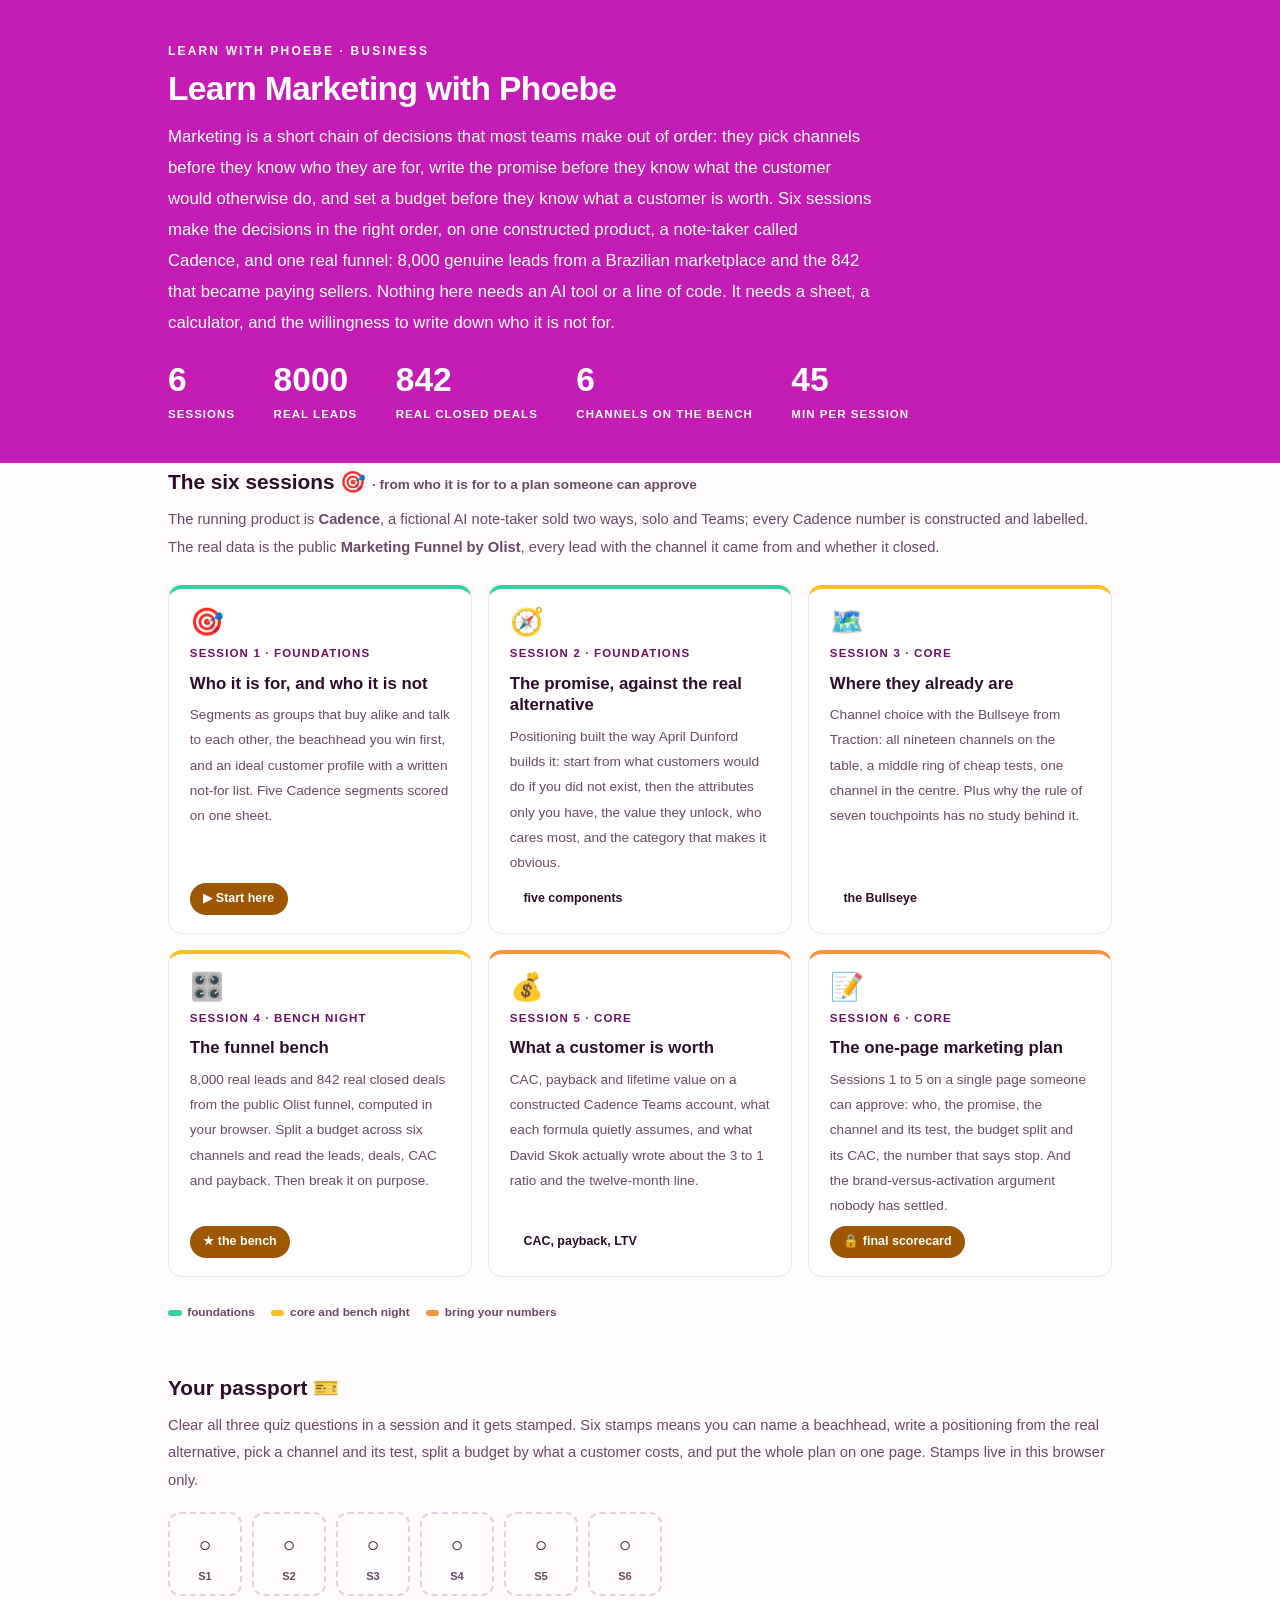
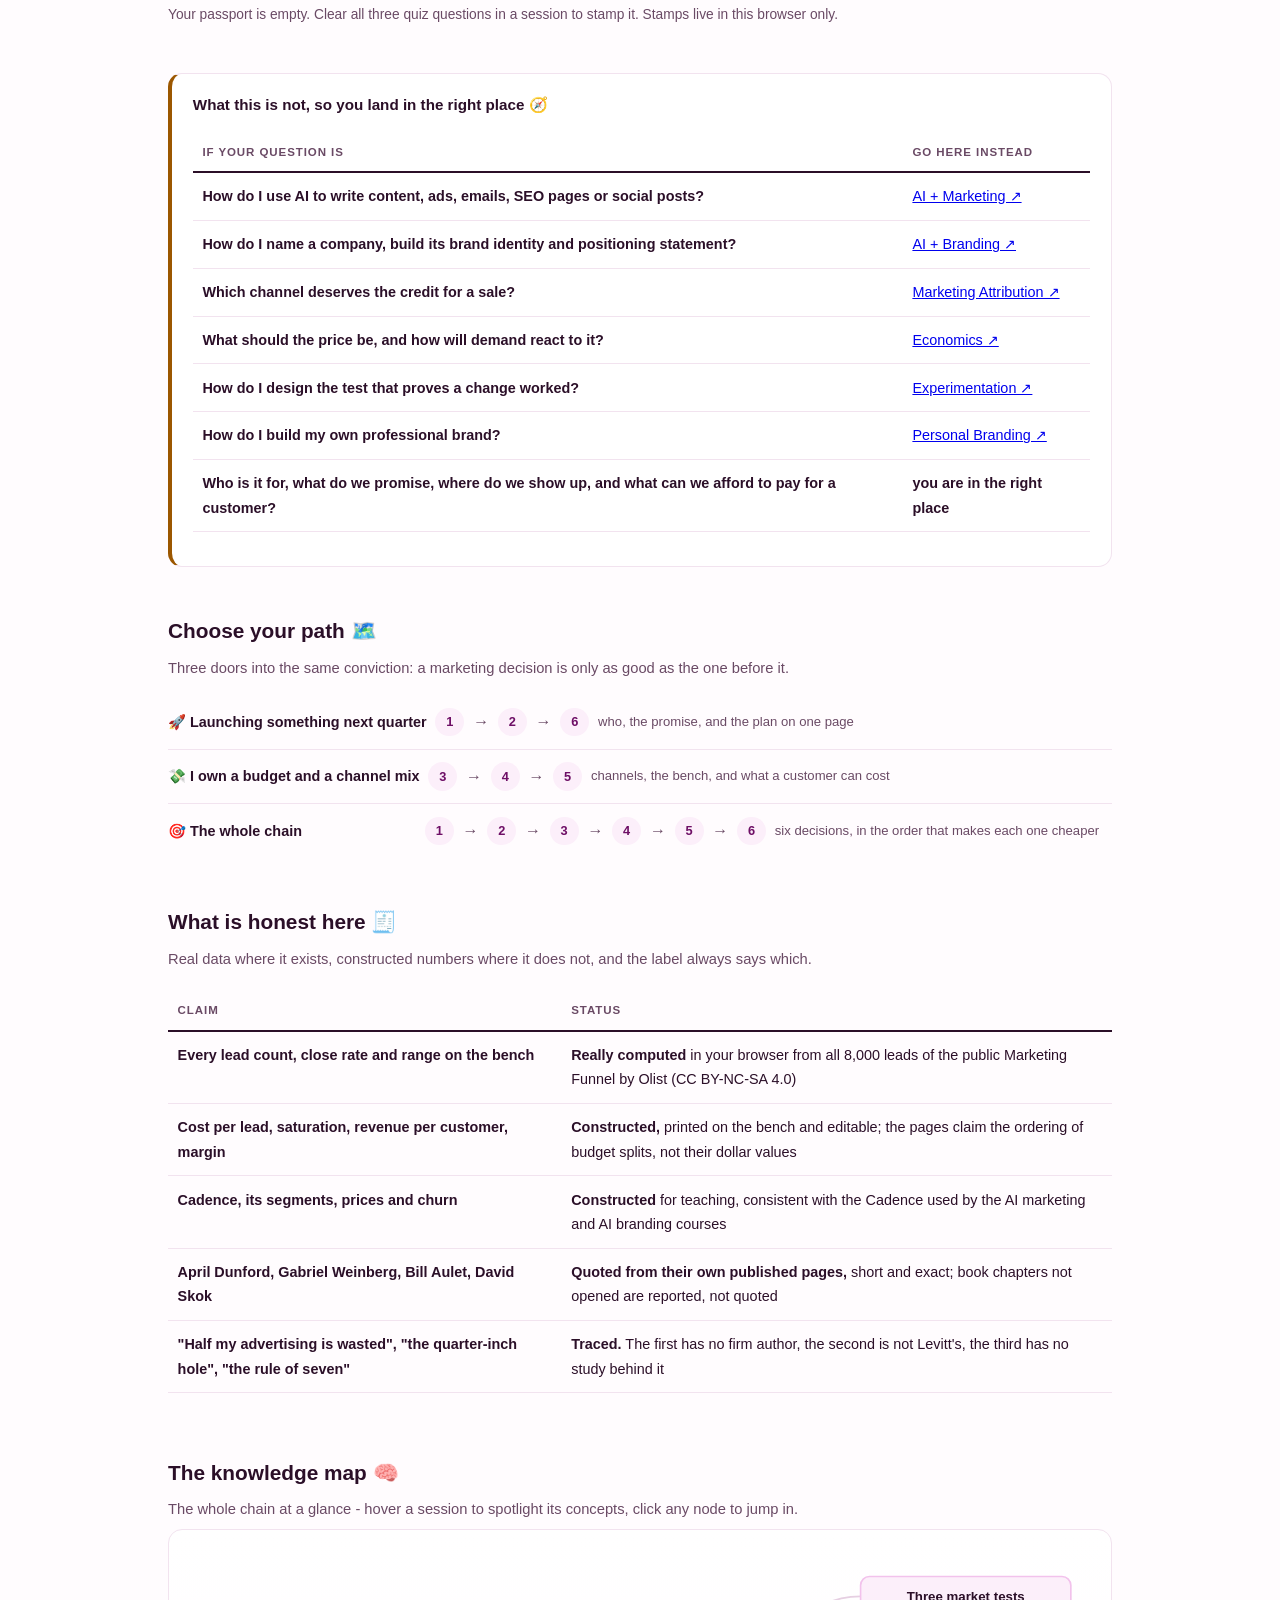
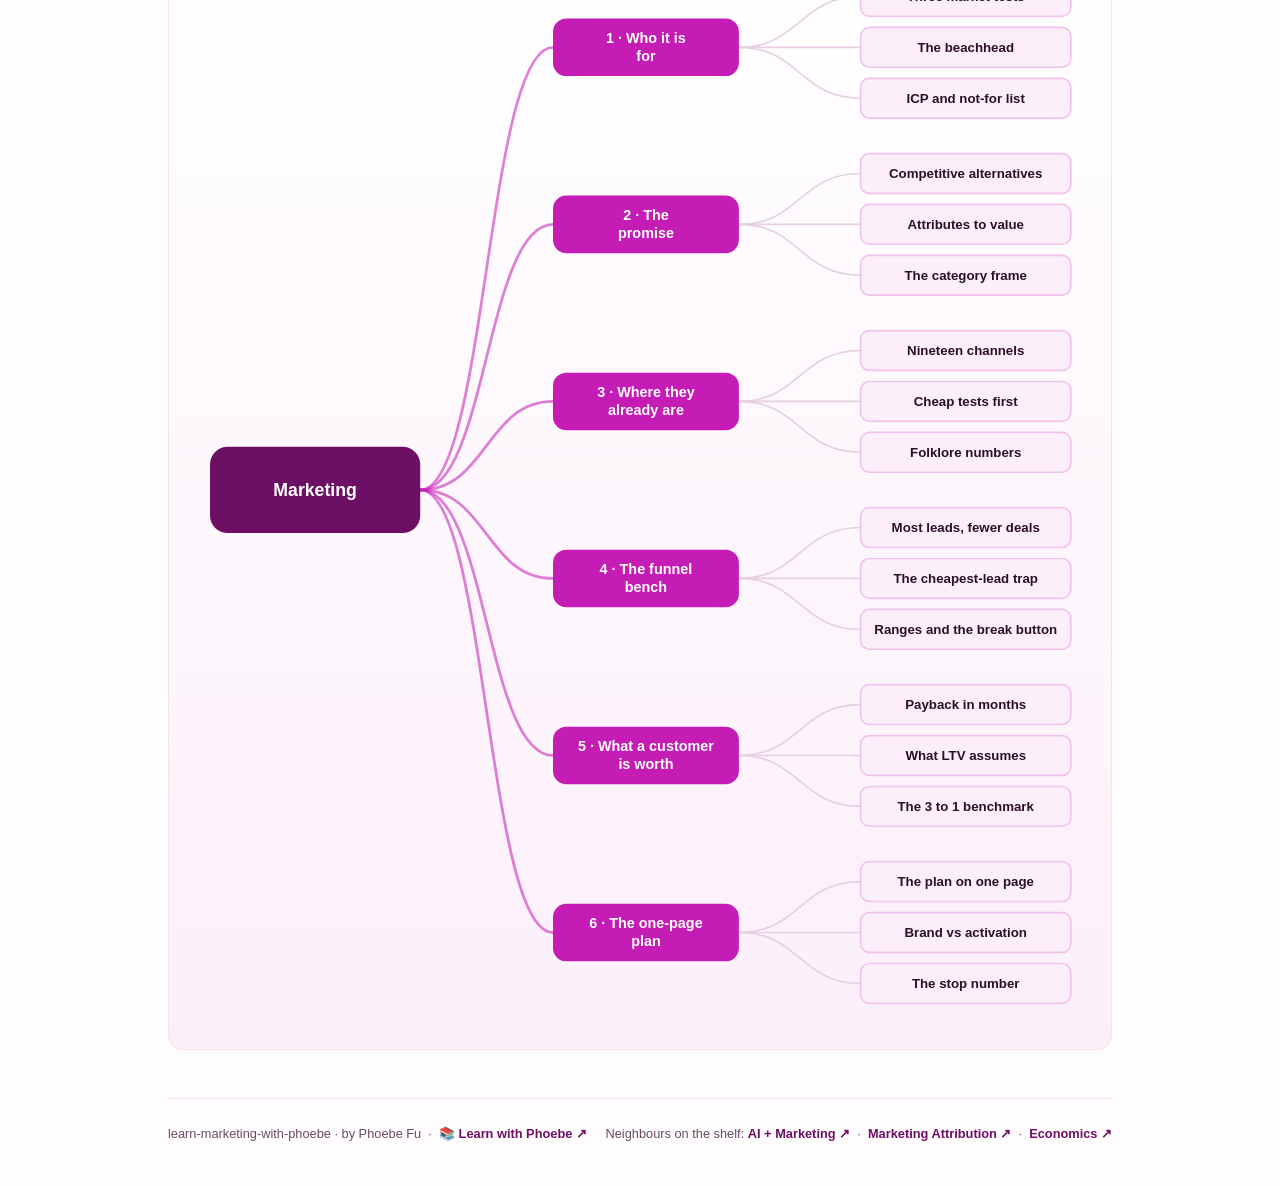
==== commit 1596cabc: "Light surfaces everywhere: lightbox, cheat panel, code boxes; contrast and phone-width fixes Every d" ====
--- a/index.html
+++ b/index.html
@@ -19,7 +19,7 @@
 <meta name="twitter:image" content="https://phoebefu6.github.io/learn-marketing-with-phoebe/assets/og-cover.png">
 <!-- social:end -->
 <title>Learn Marketing with Phoebe</title>
-<link rel="stylesheet" href="assets/style.css?v=3">
+<link rel="stylesheet" href="assets/style.css?v=19">
 <style>
 
   .stats-row { display: flex; gap: 2.4rem; margin-top: 1.5rem; flex-wrap: wrap; }
@@ -57,7 +57,7 @@
   .path { display: flex; gap: .55rem; align-items: center; padding: .75rem 0; border-bottom: .5px solid var(--hairline); flex-wrap: wrap; }
   .path:last-child { border-bottom: none; }
   .path b { min-width: 15.5rem; font-size: .9rem; }
-  .path .pstep { background: var(--indigo-50); color: var(--indigo); border-radius: 999px; padding: .16rem .68rem; font-weight: 700; font-size: .8rem; text-decoration: none; transition: all .12s ease; }
+  .path .pstep { background: var(--indigo-50); color: var(--indigo-deep); border-radius: 999px; padding: .16rem .68rem; font-weight: 700; font-size: .8rem; text-decoration: none; transition: all .12s ease; }
   .path .pstep:hover { background: var(--indigo); color: #fff; }
   .path .parr { color: var(--muted); font-weight: 700; }
 
@@ -75,6 +75,7 @@
   .not-this { border: 1px solid var(--hairline); border-left: 4px solid var(--clay); border-radius: var(--radius); background: #fff; padding: 1.1rem 1.3rem; margin-top: 1.2rem; }
   .not-this h3 { font-size: .95rem; font-weight: 800; margin-bottom: .5rem; }
 </style>
+<style>/* contrast-patch-2 */ .cnum, .course-card .cnum, .paths a, .pagefoot a, .pstep, .path .pstep { color: var(--indigo-deep); }</style>
 </head>
 <body>
 <header class="masthead">
@@ -343,6 +344,6 @@
 };
 </script>
 <script src="assets/mindmap.js?v=2"></script>
-<script src="assets/app.js?v=2"></script>
+<script src="assets/app.js?v=19"></script>
 </body>
 </html>
--- a/assets/style.css
+++ b/assets/style.css
@@ -19,8 +19,8 @@
   --amber-ink: #6A3B00;
   --amber-50: #FDF2DE;
   --paper: #FFFCFE;
-  --code-bg: #2B0F28;
-  --code-ink: #F7E9F4;
+  --code-bg: #FCEFFA;
+  --code-ink: #2B0F28;
   --scrim-rgb: 252,240,250;
   --shadow-rgb: 196,28,180;
   --radius: 14px;
@@ -241,7 +241,7 @@
 .pill.light { background: var(--indigo-50); color: var(--indigo); }
 .pill.inkpill { background: var(--ink); color: #fff; }
 .pill.amber, .pill.peach { background: var(--amber); color: #fff; }
-.pill.bare { color: var(--faint); }
+.pill.bare { color: var(--muted); }
 
 /* ---------- 4D grid ---------- */
 .grid-2 { display: grid; grid-template-columns: repeat(auto-fit, minmax(15rem, 1fr)); gap: .8rem; margin: .5rem 0 1rem; }
@@ -270,10 +270,11 @@
 table.clean td:first-child { font-weight: 600; }
 
 /* ---------- prompt boxes ---------- */
-.prompt-box {
+.prompt-box{
   position: relative;
-  background: var(--code-bg);
-  color: var(--code-ink);
+  background: #FCEFFA;
+  border: 1px solid #F2E3EF;
+  color: #2B0F28;
   border-radius: var(--radius);
   padding: 1.1rem 1.2rem;
   margin: 1rem 0 1.2rem;
@@ -283,12 +284,12 @@
   white-space: pre-wrap;
   word-break: break-word;
 }
-.prompt-box .label {
+.prompt-box .label{
   position: absolute;
   top: -0.7rem;
   left: 1rem;
-  background: var(--indigo);
-  color: #fff;
+  background: #C41CB4;
+  color: #FFFFFF;
   font-family: "Inter", -apple-system, sans-serif;
   font-size: .68rem;
   font-weight: 700;
@@ -299,13 +300,13 @@
 }
 .prompt-box.bad .label { background: var(--faint); color: var(--ink); }
 .prompt-box.good .label { background: var(--amber); color: #fff; }
-.copy-btn {
+.copy-btn{
   position: absolute;
   top: .7rem;
   right: .7rem;
-  background: rgba(255,255,255,.1);
-  border: 1px solid rgba(255,255,255,.25);
-  color: #fff;
+  background: #FFFFFF;
+  border: 1px solid #F2E3EF;
+  color: #2B0F28;
   border-radius: 999px;
   padding: .25rem .8rem;
   font-size: .72rem;
@@ -314,7 +315,7 @@
   font-family: "Inter", -apple-system, sans-serif;
   transition: background .15s ease;
 }
-.copy-btn:hover { background: rgba(255,255,255,.22); }
+.copy-btn:hover { background: #F2E3EF; }
 .copy-btn.copied { background: var(--amber); border-color: var(--amber); color: #fff; }
 
 /* ---------- demo steps ---------- */
@@ -409,7 +410,7 @@
   gap: .4rem;
 }
 
-.lightbox {
+.lightbox{
   position: fixed;
   inset: 0;
   z-index: 100;
@@ -421,8 +422,10 @@
   cursor: zoom-out;
 }
 .lightbox.open { display: flex; }
-.lightbox .inner {
+.lightbox .inner{
   background: #fff;
+  border: 1px solid #F2E3EF;
+  box-shadow: 0 10px 40px rgba(43,15,40,.14);
   border-radius: var(--radius);
   padding: 2rem;
   max-width: 94vw;
@@ -430,7 +433,7 @@
   overflow: auto;
 }
 .lightbox .inner svg, .lightbox .inner img { width: min(88vw, 70rem); height: auto; }
-.lightbox .close-hint {
+.lightbox .close-hint{
   position: fixed;
   top: 1rem; right: 1.4rem;
   color: var(--ink);
@@ -455,7 +458,7 @@
 .covered-row .note { margin-left: auto; color: var(--muted); font-size: .78rem; text-align: right; }
 
 /* ---------- cheat sheet footer ---------- */
-.cheat {
+.cheat{
   background: var(--indigo-50);
   border: 1px solid var(--indigo-soft);
   color: var(--ink);
@@ -1331,3 +1334,33 @@
 .fb-slide input { width: 100%; accent-color: var(--indigo); }
 .fb-slide b { font-variant-numeric: tabular-nums; text-align: right; color: var(--indigo-deep); }
 .fb-rail { margin-top: 8px; }
+
+/* layout-patch-3: phone-width overflow (2026-10-10) */
+.sql-bar { flex-wrap: wrap; }
+@media (max-width: 480px) {
+  .covered-row { flex-wrap: wrap; }
+  .covered-row .note { margin-left: 0; text-align: left; flex-basis: 100%; }
+  details.card summary { flex-wrap: wrap; }
+  details.card summary .mini { white-space: normal; }
+  .wk, .sqlbox, .prompt-box, pre { max-width: 100%; overflow-x: auto; }
+  .mono, code, strong, .note { overflow-wrap: anywhere; }
+  select, input[type=range], label { max-width: 100%; }
+  canvas, svg, img { max-width: 100%; height: auto; }
+  .tree-kids, .tree-node-wrap, .tree-node, .rb-night, .al-row, .gd-field, .tl-row, .sl-row { max-width: 100%; overflow-x: auto; }
+  .tl-cols, .sl-cols, .bb-cols, .ev-cols, [class$="-cols"] { grid-template-columns: 1fr !important; display: grid; }
+  .tl-cols > *, .sl-cols > *, [class$="-cols"] > * { min-width: 0; max-width: 100%; }
+  .mono { white-space: normal; }
+  .er-w, .bb-lab, .tl-lev, .sl-lev { max-width: 100%; white-space: normal; }
+}
+/* contrast-patch-2b */
+.cheat a { color: var(--indigo-deep, var(--ink)); }
+.chip.audience { background: transparent; border-color: rgba(255,255,255,.55); }
+.masthead a, .masthead .sub a { color: #fff; text-decoration: underline; text-underline-offset: 2px; }
+.prompt-box b, .prompt-box strong { color: var(--indigo-deep, var(--ink)); }
+.prompt-box span, .prompt-box em, .prompt-box i { color: inherit; }
+.pp-stamp i { color: var(--ink); }
+/* contrast-patch-2 */
+.klabel, .section-kicker .klabel, details.card summary .caret, .crumb a, .toolbar .crumb a, .pagenav a, .pagefoot a, footer.pagefoot a, .pagefoot p a, .cnum, .course-card .cnum, .pill.light, .covered-row .status.light, .paths a, .tag.concept, .chip.level, .quiz-score, .mmd-launch, .mode.self, .legend .pill.light { color: var(--indigo-deep); }
+.chip.audience { background: transparent; border-color: rgba(255,255,255,.55); }
+.journey a { background: var(--indigo-deep); border-color: rgba(255,255,255,.6); }
+.skip-link { background: var(--indigo-deep); }
